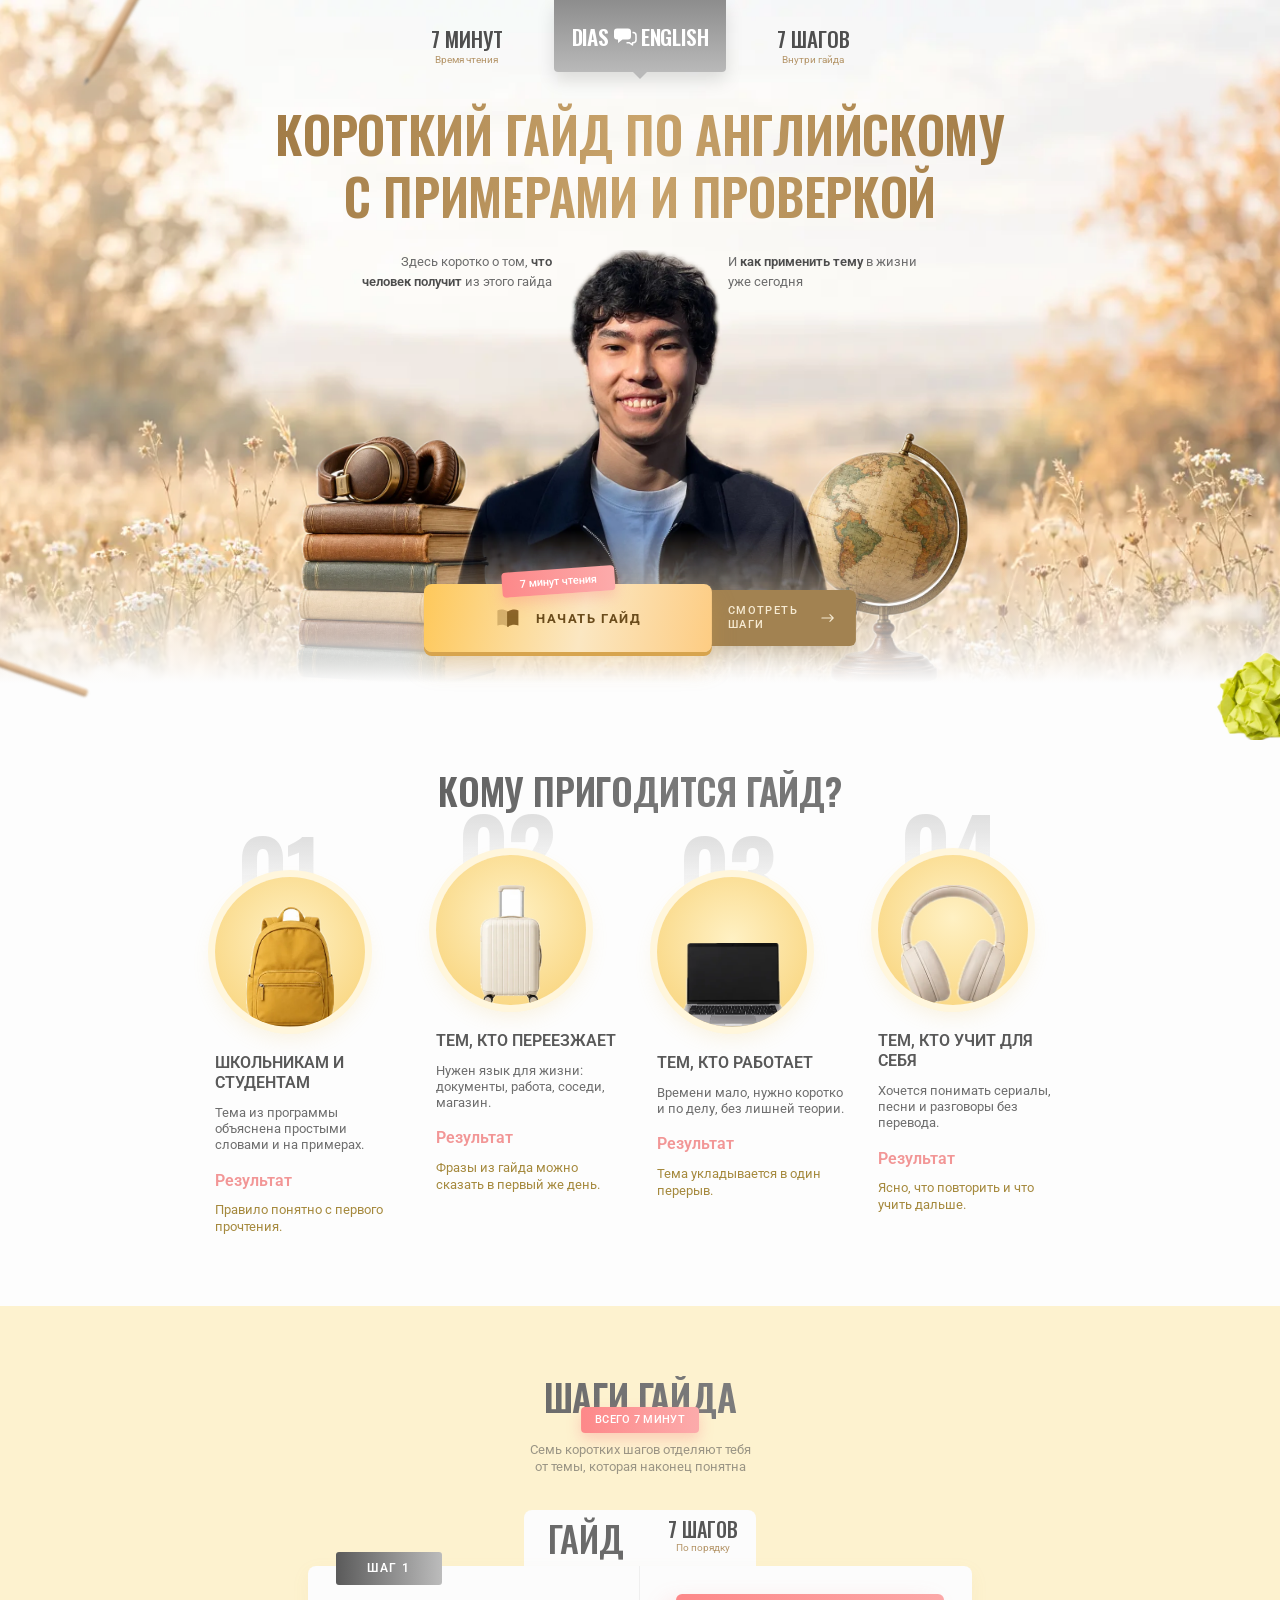
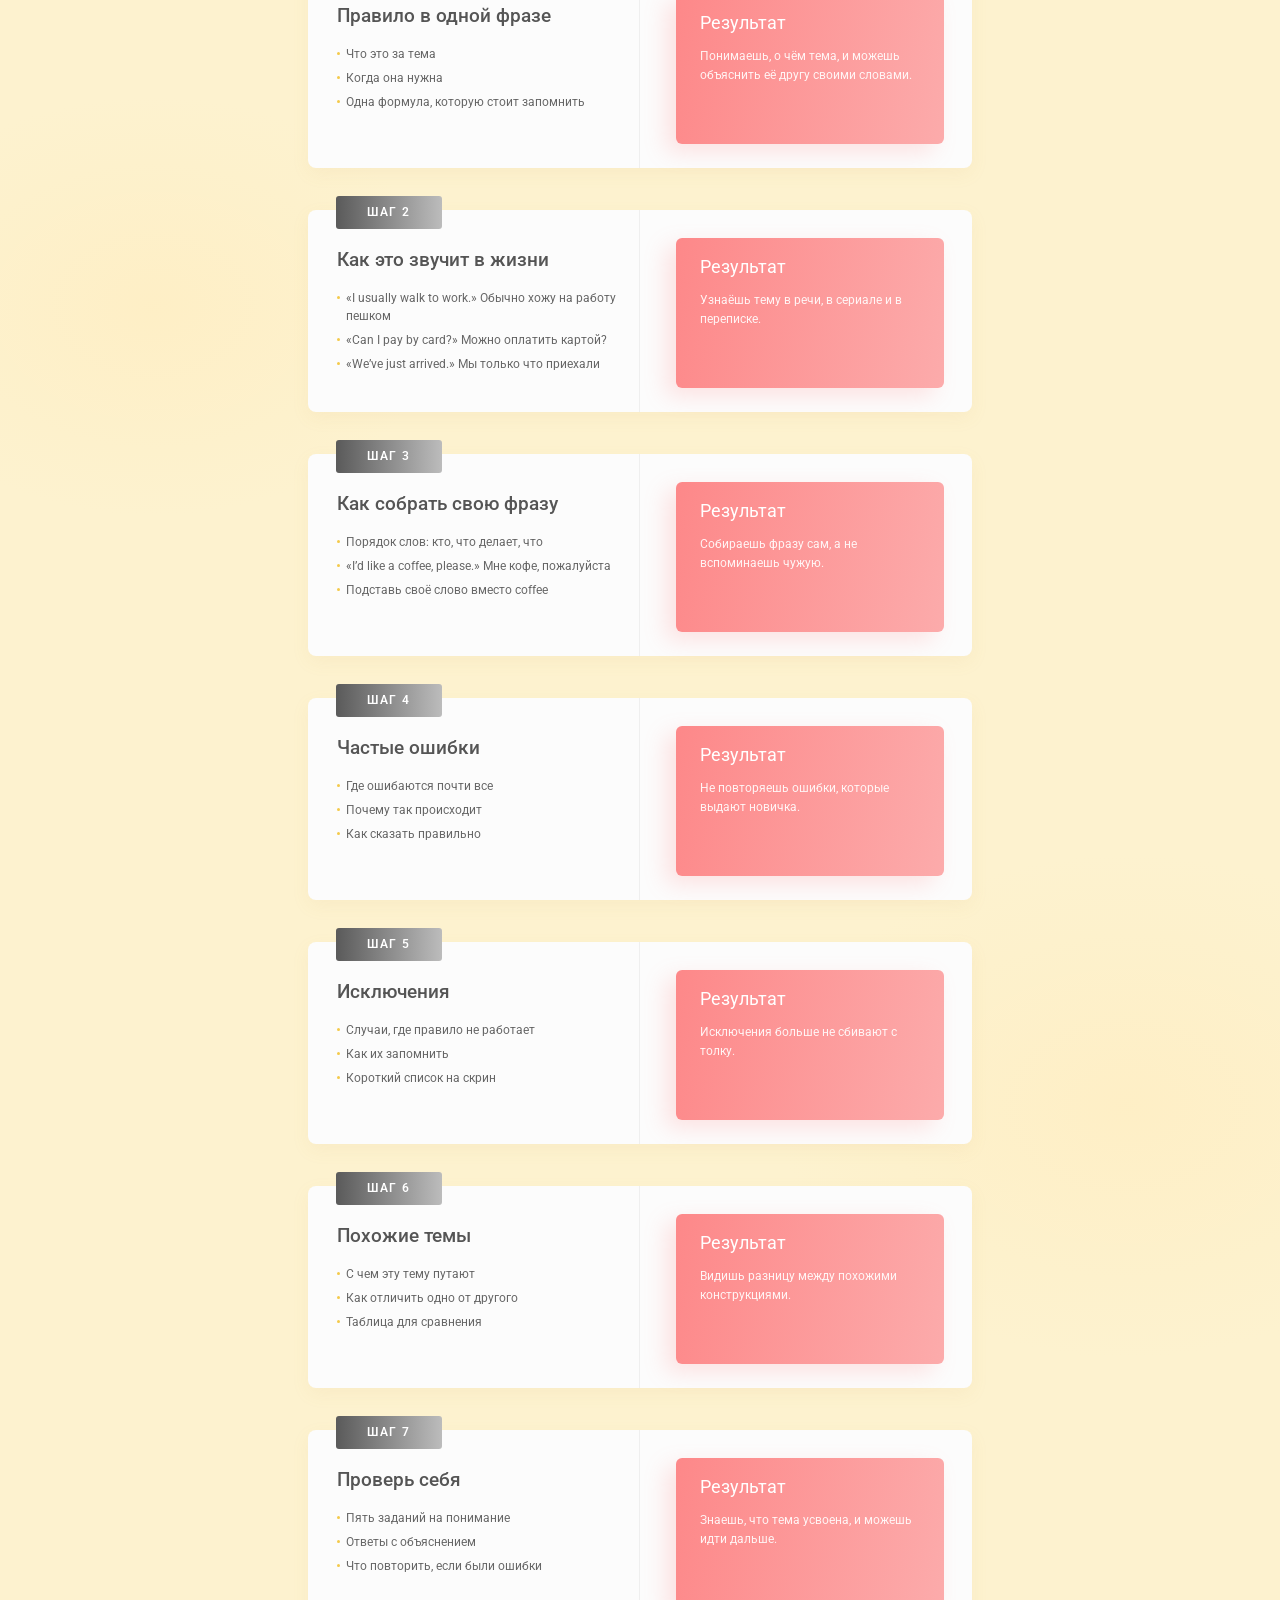
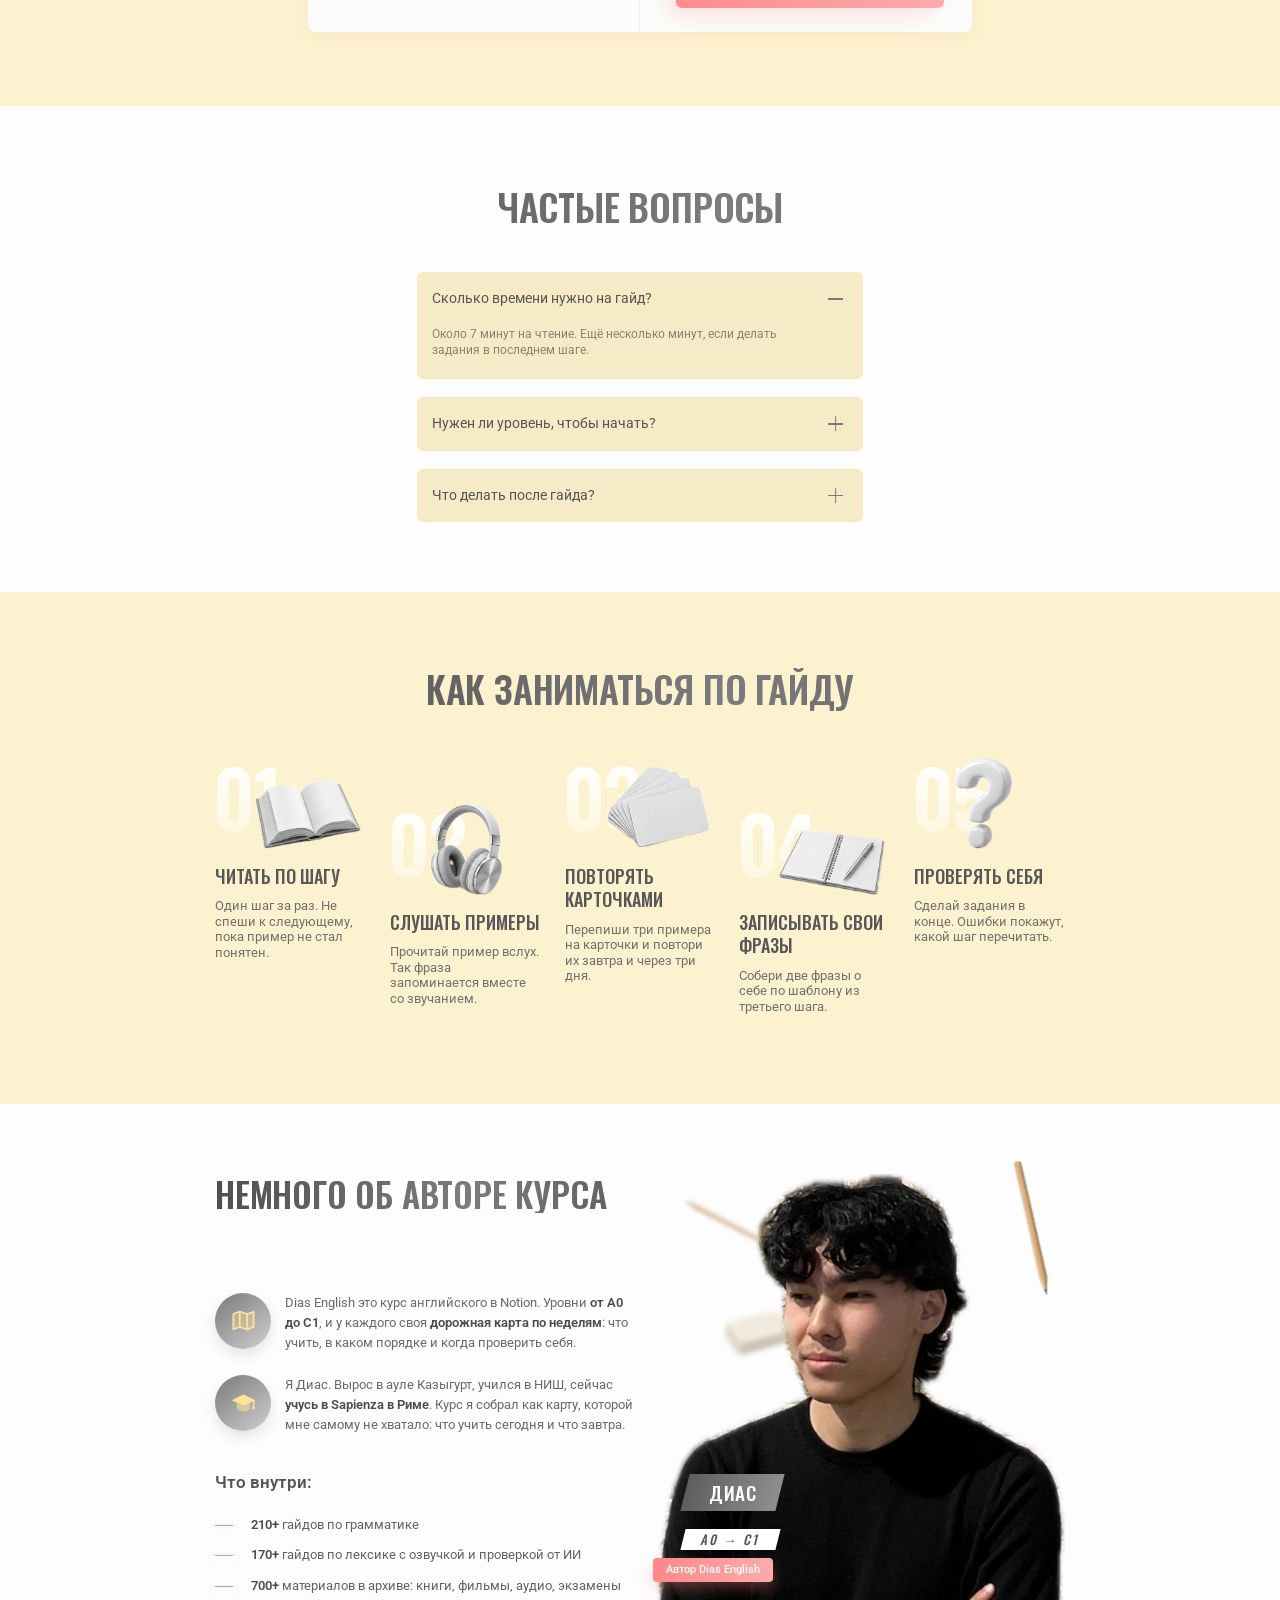
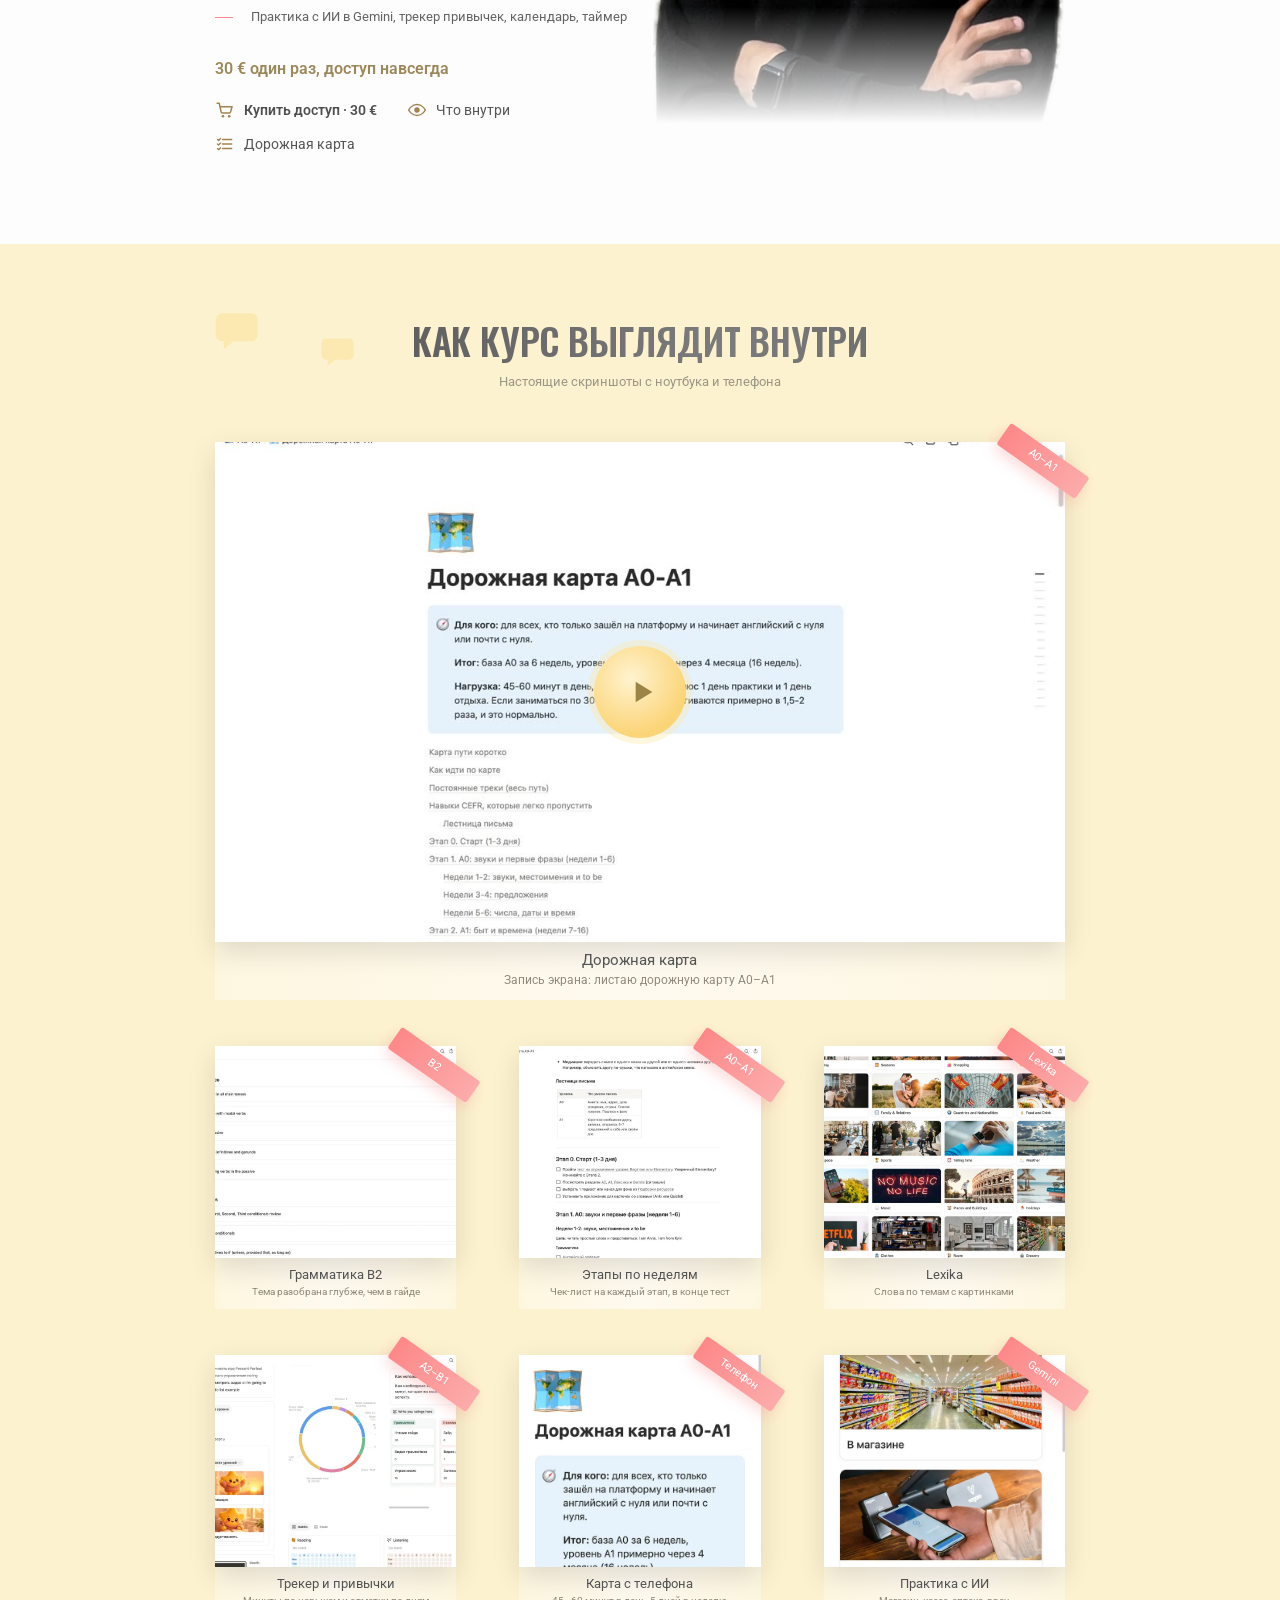
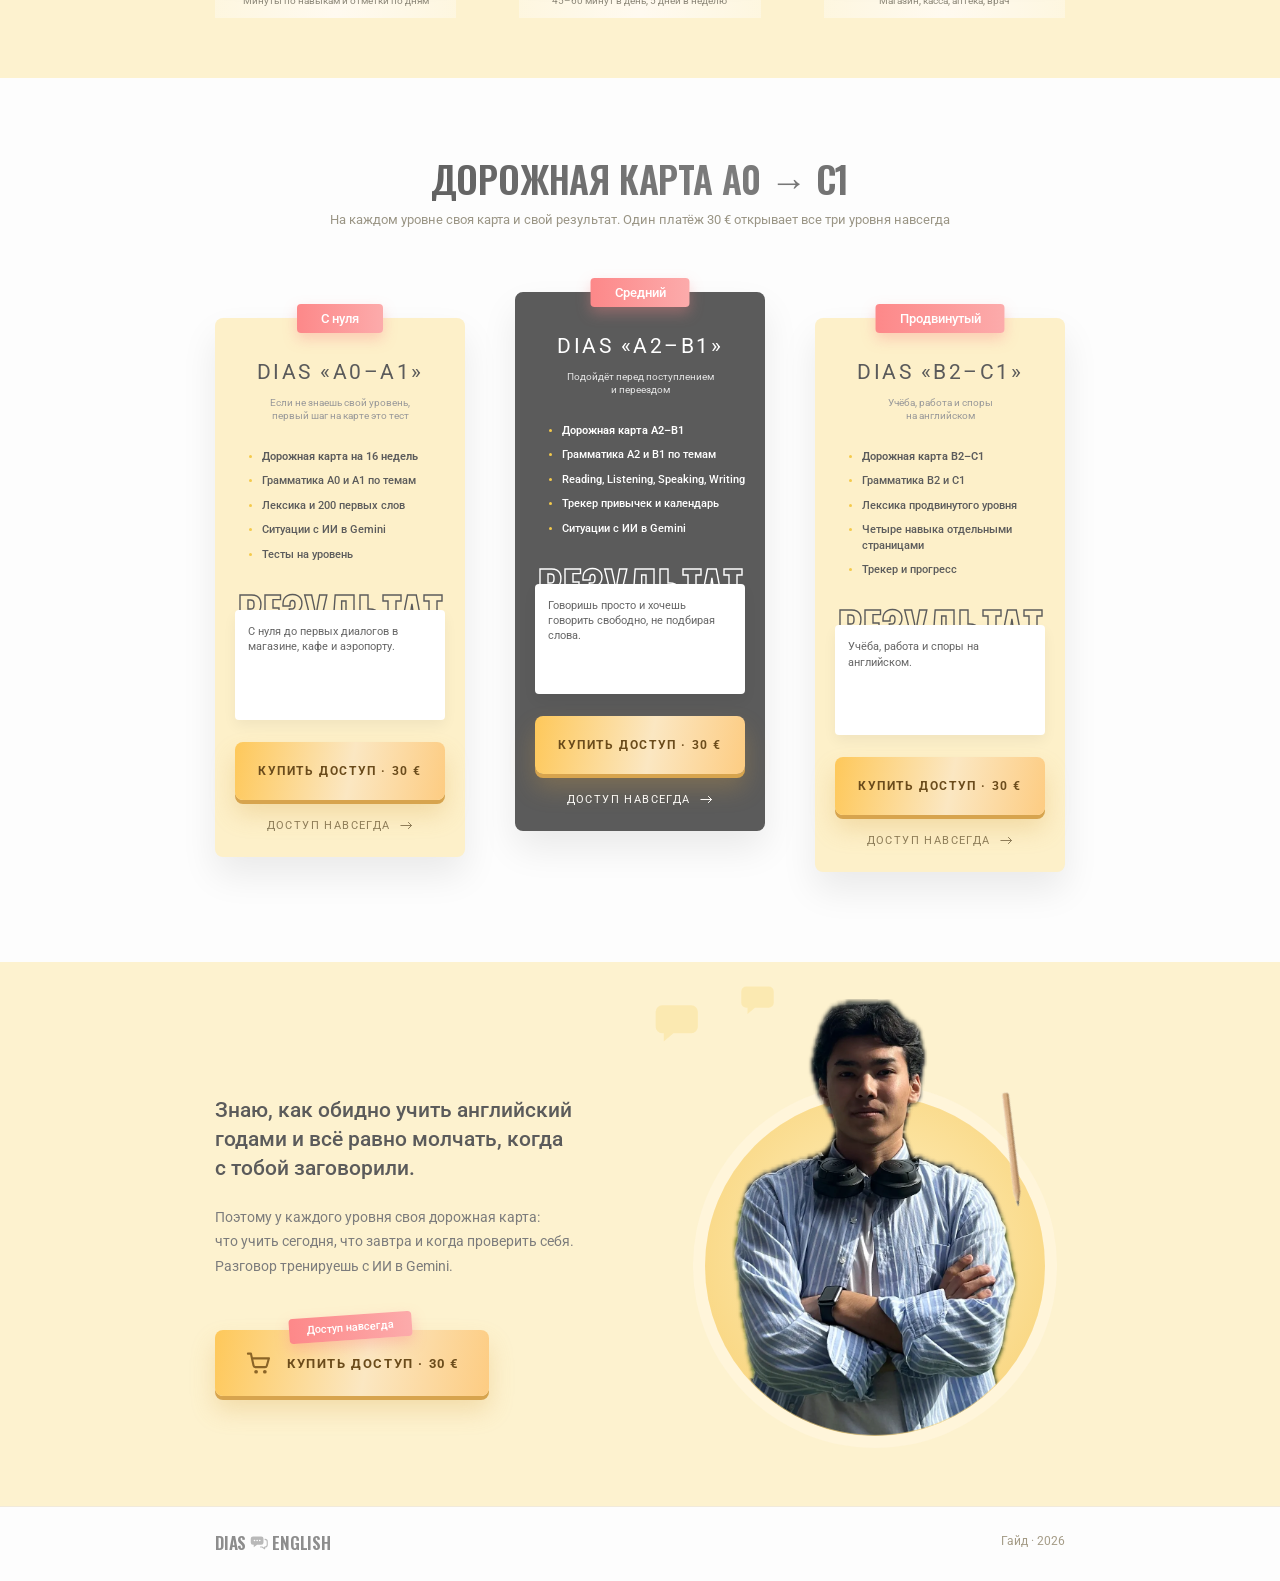
==== en/index.html @ d3b80f69 "Split into /en/ (Dias English) and /tr/ (Alterna Timur) variations with redirects" ====
<!doctype html>
<html lang="ru" data-variant="en">
<head>
<meta charset="utf-8">
<meta name="viewport" content="width=device-width, initial-scale=1">
<title>Гайд по английскому за 7 минут</title>
<meta name="description" content="Короткий гайд по английскому: правило, примеры, ошибки и проверка.">
<link rel="preload" href="../assets/fonts/oswald-cyrillic.woff2" as="font" type="font/woff2" crossorigin>
<link rel="preload" href="../assets/fonts/roboto-cyrillic-wght-normal.woff2" as="font" type="font/woff2" crossorigin>
<link rel="icon" href="data:image/svg+xml,%3Csvg xmlns=%27http://www.w3.org/2000/svg%27 viewBox=%270 0 32 32%27%3E%3Crect width=%2732%27 height=%2732%27 rx=%277%27 fill=%27%23a28251%27/%3E%3Cpath d=%27M8 9h13a3 3 0 0 1 3 3v6a3 3 0 0 1-3 3h-7l-5 4v-4H8a3 3 0 0 1-3-3v-6a3 3 0 0 1 3-3z%27 fill=%27%23fdf2cf%27/%3E%3C/svg%3E">
<link rel="stylesheet" href="../assets/style.css">
<script defer src="content.js"></script>
<script defer src="../assets/app.js"></script>
</head>
<body data-page="main" data-base="../">
<svg width="0" height="0" style="position:absolute" aria-hidden="true">
<symbol id="i-book" viewBox="0 0 24 24"><path d="M3 5.5c2.6-1.1 5.6-1.1 9 .9v13c-3.4-2-6.4-2-9-.9z" fill="currentColor" opacity=".35"/><path d="M21 5.5c-2.6-1.1-5.6-1.1-9 .9v13c3.4-2 6.4-2 9-.9z" fill="currentColor"/><path d="M12 6.4v13" stroke="currentColor" stroke-width="1.4"/></symbol>
<symbol id="i-arrow" viewBox="0 0 24 24"><path d="M3 12h17m-5-5 5 5-5 5" fill="none" stroke="currentColor" stroke-width="1.6" stroke-linecap="round" stroke-linejoin="round"/></symbol>
<symbol id="i-cart" viewBox="0 0 24 24"><path d="M2.5 4h2.6l2.2 10.2a1.6 1.6 0 0 0 1.6 1.3h8.2a1.6 1.6 0 0 0 1.6-1.2L20.5 8H6.1" fill="none" stroke="currentColor" stroke-width="1.8" stroke-linecap="round" stroke-linejoin="round"/><circle cx="9.5" cy="19.5" r="1.6" fill="currentColor"/><circle cx="17" cy="19.5" r="1.6" fill="currentColor"/></symbol>
<symbol id="i-eye" viewBox="0 0 24 24"><path d="M2 12s3.6-6.5 10-6.5S22 12 22 12s-3.6 6.5-10 6.5S2 12 2 12z" fill="none" stroke="currentColor" stroke-width="1.8"/><circle cx="12" cy="12" r="3.2" fill="currentColor"/></symbol>
<symbol id="i-list" viewBox="0 0 24 24"><path d="M9 6.5h11M9 12h11M9 17.5h11" stroke="currentColor" stroke-width="1.8" stroke-linecap="round"/><path d="m3 6.5 1.3 1.3L6.6 5.4M3 12l1.3 1.3 2.3-2.4M3 17.5l1.3 1.3 2.3-2.4" fill="none" stroke="currentColor" stroke-width="1.6" stroke-linecap="round" stroke-linejoin="round"/></symbol>
<symbol id="i-map" viewBox="0 0 24 24"><path d="M3 6.2 8.7 4l6.6 2.4L21 4.2v13.6l-5.7 2.2-6.6-2.4L3 19.8z" fill="currentColor" opacity=".3"/><path d="M3 6.2 8.7 4l6.6 2.4L21 4.2v13.6l-5.7 2.2-6.6-2.4L3 19.8zM8.7 4v13.6m6.6-11.2V20" fill="none" stroke="currentColor" stroke-width="1.6" stroke-linejoin="round"/></symbol>
<symbol id="i-cap" viewBox="0 0 24 24"><path d="M12 4 1.5 9 12 14l10.5-5z" fill="currentColor"/><path d="M6 11.3v4.4c0 1.5 2.7 3.3 6 3.3s6-1.8 6-3.3v-4.4L12 14z" fill="currentColor" opacity=".55"/><path d="M21 9.6v5.2" stroke="currentColor" stroke-width="1.5" stroke-linecap="round"/><circle cx="21" cy="16" r="1.3" fill="currentColor"/></symbol>
<symbol id="i-phone" viewBox="0 0 24 24"><rect x="6" y="2.5" width="12" height="19" rx="2.6" fill="currentColor" opacity=".3"/><rect x="6" y="2.5" width="12" height="19" rx="2.6" fill="none" stroke="currentColor" stroke-width="1.6"/><path d="M10 18.3h4" stroke="currentColor" stroke-width="1.6" stroke-linecap="round"/></symbol>
<symbol id="i-wa" viewBox="0 0 24 24"><path d="M12 2.2a9.8 9.8 0 0 0-8.5 14.7L2.2 21.8l5-1.3A9.8 9.8 0 1 0 12 2.2z" fill="#25d366"/><path d="M8.6 7.3c.2-.4.4-.4.7-.4h.5c.2 0 .4 0 .6.5l.8 1.9c.1.2.1.4 0 .6l-.5.7c-.1.2-.2.3 0 .6.7 1.2 1.6 2 2.8 2.6.3.2.5.1.6 0l.7-.9c.2-.2.4-.2.6-.1l1.8.9c.3.1.4.2.4.4 0 .6-.3 1.4-.9 1.8-.7.4-1.6.6-3.6-.3-2.4-1-3.9-3.4-4-3.6-.2-.2-1-1.3-1-2.5s.6-1.8.9-2.2z" fill="#fff"/></symbol>
<symbol id="i-play" viewBox="0 0 24 24"><path d="M8 5.5v13l10.5-6.5z" fill="currentColor"/></symbol>
<symbol id="i-bubble" viewBox="0 0 24 24"><path d="M4 4.5h11a3 3 0 0 1 3 3v5a3 3 0 0 1-3 3H9.5L5 19v-3.5H4a3 3 0 0 1-3-3v-5a3 3 0 0 1 3-3z" fill="currentColor"/><path d="M19.5 8.5H20a3 3 0 0 1 3 3v4.2a3 3 0 0 1-3 3h-.5V21l-3.4-2.3h-2.6" fill="none" stroke="currentColor" stroke-width="1.5" stroke-linejoin="round"/><circle cx="6" cy="10" r="1.1" fill="#fff"/><circle cx="9.5" cy="10" r="1.1" fill="#fff"/><circle cx="13" cy="10" r="1.1" fill="#fff"/></symbol>
</svg>
<main id="app"></main>
<noscript><p style="padding:24px;text-align:center">Для этой страницы нужен JavaScript.</p></noscript>
</body>
</html>
---- assets/style.css ----
/* ==========================================================================
   Сайт 01. Цвета и шрифты меняются только здесь, в :root.
   ========================================================================== */
@font-face { font-family: "Oswald"; src: url(fonts/oswald-cyrillic.woff2) format("woff2"); font-weight: 200 700; font-display: swap; unicode-range: U+0301, U+0400-045F, U+0490-0491, U+04B0-04B1, U+2116; }
@font-face { font-family: "Oswald"; src: url(fonts/oswald-latin.woff2) format("woff2"); font-weight: 200 700; font-display: swap; unicode-range: U+0000-00FF, U+0131, U+0152-0153, U+02BB-02BC, U+02C6, U+02DA, U+02DC, U+2000-206F, U+20AC, U+2122, U+2190-2199, U+2212; }
@font-face { font-family: "Roboto"; src: url(fonts/roboto-cyrillic-wght-normal.woff2) format("woff2"); font-weight: 100 900; font-display: swap; unicode-range: U+0301, U+0400-045F, U+0490-0491, U+04B0-04B1, U+2116; }
@font-face { font-family: "Roboto"; src: url(fonts/roboto-latin-wght-normal.woff2) format("woff2"); font-weight: 100 900; font-display: swap; unicode-range: U+0000-00FF, U+0131, U+0152-0153, U+02BB-02BC, U+02C6, U+02DA, U+02DC, U+2000-206F, U+20AC, U+2122, U+2190-2199, U+2212; }

:root {
  /* фон */
  --white: #fdfdfd;
  --cream: #fdf2cf;
  --card: #fcfcfc;
  --tcard: #fdf0c9;
  --faq: #f6ebc6;
  --dark: #5b5b5b;
  /* текст */
  --ink: #5a5a5a;
  --text: #6e6e6e;
  --muted: #9a9585;
  --gold: #a5893d;
  --gold-dk: #6b4c1c;
  /* акценты */
  --pink: #fd8889;
  --pink-2: #fcabab;
  --pink-txt: #f29696;
  --dot: #f4ca4b;
  --btn-1: #fec85a;
  --btn-2: #fbe7c2;
  --btn-3: #fdcc82;
  --btn-edge: #d7a44e;
  --brown: #a28251;
  --circle-1: #fff1c4;
  --circle-2: #f8d277;
  --tag-1: #5a5a5a;
  --tag-2: #bcbcbc;
  --h1-1: #a07a45;
  --h1-2: #c9a46c;
  /* шрифты */
  --f-head: "Oswald", "Arial Narrow", sans-serif;
  --f-body: "Roboto", system-ui, -apple-system, "Segoe UI", sans-serif;
  /* ширины */
  --w: 850px;
  --ease: cubic-bezier(.22, .61, .36, 1);
}

*, *::before, *::after { box-sizing: border-box; }
html { -webkit-text-size-adjust: 100%; scroll-behavior: smooth; }
body { margin: 0; background: var(--white); color: var(--text); font: 400 13px/1.45 var(--f-body); overflow-x: hidden; hyphens: auto; -webkit-hyphens: auto; text-rendering: optimizeLegibility; -webkit-font-smoothing: antialiased; }
img, video { display: block; max-width: 100%; height: auto; }
a { color: inherit; text-decoration: none; }
h1, h2, h3, h4, p, ul, figure { margin: 0; }
ul { padding: 0; list-style: none; }
b { font-weight: 600; color: #4c4c4c; }
.ic { width: 1em; height: 1em; flex: none; }
#app { overflow: hidden; }
.wrap { width: min(var(--w), calc(100% - 32px)); margin: 0 auto; position: relative; }
.sec { position: relative; }
.bg-white { background: var(--white); }
.bg-cream { background: var(--cream); }

/* ---------- общие элементы ---------- */
.h2 { font: 600 37px/1.15 var(--f-head); letter-spacing: -.2px; text-transform: uppercase; text-align: center; color: var(--ink);
  background: linear-gradient(90deg, #4f4f4f, #7c7c7c 60%, #5f5f5f); -webkit-background-clip: text; background-clip: text; -webkit-text-fill-color: transparent; position: relative; hyphens: manual; }
.sub { text-align: center; color: var(--muted); font-size: 13px; line-height: 1.35; margin-top: 10px; }
.tag { display: inline-flex; align-items: center; justify-content: center; padding: 5px 13px; border-radius: 4px; color: #fff; font: 500 11px/1.2 var(--f-body);
  background: linear-gradient(90deg, var(--pink), var(--pink-2)); box-shadow: 0 6px 14px rgba(253, 136, 137, .35); white-space: nowrap; }

.btn-wrap { position: relative; display: inline-block; }
.btn { position: relative; z-index: 2; display: inline-flex; align-items: center; justify-content: center; gap: 14px; min-height: 66px; padding: 0 30px;
  border-radius: 8px; color: var(--gold-dk); font: 700 13px/1 var(--f-body); letter-spacing: 1.6px; text-transform: uppercase;
  background: linear-gradient(100deg, var(--btn-1) 0%, var(--btn-2) 55%, var(--btn-3) 100%);
  box-shadow: 0 4px 0 var(--btn-edge), 0 14px 24px rgba(214, 160, 70, .28);
  transition: transform .25s var(--ease), box-shadow .25s var(--ease), filter .25s var(--ease); }
.btn span { display: block; hyphens: manual; }
@media (min-width: 761px) { .btn span { white-space: nowrap; } }
.btn:hover { transform: translateY(-2px); filter: brightness(1.04) saturate(1.05); box-shadow: 0 6px 0 var(--btn-edge), 0 18px 30px rgba(214, 160, 70, .36); }
.btn:active { transform: translateY(2px); box-shadow: 0 2px 0 var(--btn-edge), 0 8px 16px rgba(214, 160, 70, .28); }
.btn-ic { width: 28px; height: 28px; color: #8a6427; }
.tag-tilt { position: absolute; z-index: 3; left: 27%; top: -15px; transform: rotate(-4deg); font-size: 11px; padding: 6px 18px; transition: transform .25s var(--ease); }
.btn-wrap:hover .tag-tilt { transform: rotate(-4deg) translateY(-3px); }

/* появление при прокрутке */
.anim .rv { opacity: 0; transform: translateY(18px); transition: opacity .7s var(--ease), transform .7s var(--ease); }
.anim .rv.in { opacity: 1; transform: none; }

/* ---------- 1. Первый экран ---------- */
.hero { min-height: 740px; overflow: hidden; isolation: isolate; text-align: center; padding-top: 0; }
.hero-bg { position: absolute; inset: 0; width: 100%; height: 100%; object-fit: cover; object-position: 50% 30%; z-index: -2; opacity: .85; }
.hero::after { content: ""; position: absolute; left: 0; right: 0; bottom: 0; height: 190px; z-index: 1; pointer-events: none;
  background: linear-gradient(180deg, rgba(253,253,253,0), var(--white) 70%); }
.hero-strip { display: flex; justify-content: center; align-items: flex-start; gap: 32px; position: relative; z-index: 3; }
.stat { padding-top: 28px; min-width: 110px; display: flex; flex-direction: column; align-items: center; }
.stat b { font: 500 21px/1 var(--f-head); color: #4e4e4e; text-transform: uppercase; }
.stat span { font-size: 10px; color: #b5966a; margin-top: 4px; }
.logo-tab { position: relative; min-width: 158px; padding: 0 18px; height: 72px; display: flex; align-items: center; justify-content: center; border-radius: 0 0 4px 4px;
  background: linear-gradient(180deg, #8d8d8d, #b9b9b9); box-shadow: 0 8px 18px rgba(0,0,0,.12); }
.logo-tab::after { content: ""; position: absolute; bottom: -7px; left: 50%; margin-left: -8px; border: 8px solid transparent; border-bottom: 0; border-top-color: #b9b9b9; }
.logo { display: inline-flex; align-items: center; gap: 4px; font: 600 21px/1 var(--f-head); color: #fff; letter-spacing: -.2px; }
.logo-ic { width: 24px; height: 24px; color: #fff; }
.h1 { position: relative; z-index: 3; margin: 30px auto 0; max-width: 760px; font: 600 50px/1.24 var(--f-head); text-transform: uppercase; letter-spacing: -.3px; hyphens: manual;
  background: linear-gradient(90deg, var(--h1-1), var(--h1-2) 50%, var(--h1-1)); -webkit-background-clip: text; background-clip: text; -webkit-text-fill-color: transparent; }
.hero-stage { position: relative; width: 760px; max-width: 100%; height: 470px; margin: 22px auto 0; }
.hero-txt { position: absolute; top: 4px; width: 200px; hyphens: manual; font-size: 13px; line-height: 1.5; color: #6c6c6c; z-index: 3; }
.hero-txt b { color: #4d4d4d; }
.hero-txt.l { right: calc(50% + 88px); text-align: right; }
.hero-txt.r { left: calc(50% + 88px); text-align: left; }
.hero-person { position: absolute; left: 50%; top: 2px; width: 400px; transform: translateX(-50%); z-index: 2;
  -webkit-mask-image: linear-gradient(180deg, #000 70%, transparent 100%); mask-image: linear-gradient(180deg, #000 70%, transparent 100%); }
.hero-flank { position: absolute; z-index: 1; bottom: 30px; }
.hero-flank.fl { left: 34px; width: 205px; }
.hero-flank.fr { right: 50px; width: 168px; }
.hero-ctas { position: absolute; left: 50%; bottom: 66px; transform: translateX(-50%); display: flex; align-items: center; z-index: 4; }
.hero-ctas .btn { min-width: 288px; height: 68px; }
.btn2 { position: relative; z-index: 1; margin-left: -8px; display: inline-flex; align-items: center; gap: 22px; height: 56px; padding: 0 20px 0 24px; border-radius: 0 6px 6px 0;
  background: var(--brown); color: #f6ead2; font: 500 11px/1.25 var(--f-body); letter-spacing: 1.4px; text-transform: uppercase; text-align: left; box-shadow: 0 10px 20px rgba(120, 90, 40, .25);
  transition: background .25s var(--ease), transform .25s var(--ease); }
.btn2 span { max-width: 92px; hyphens: manual; }
.btn2 .ic { width: 16px; height: 16px; transition: transform .25s var(--ease); }
.btn2:hover { background: #8f7043; }
.btn2:hover .ic { transform: translateX(4px); }
.deco { position: absolute; z-index: 2; pointer-events: none; filter: blur(.4px); }
.d-hero-top { width: 150px; left: 4%; top: -40px; transform: rotate(-28deg); filter: blur(1.5px); opacity: .9; }
.d-hero-bl { width: 120px; left: -36px; bottom: 30px; transform: rotate(52deg); filter: blur(1px); opacity: .85; }
.d-hero-br { width: 96px; right: -30px; bottom: -6px; filter: blur(.5px); }

/* ---------- 2. Кому подойдёт ---------- */
.aud { padding: 30px 0 70px; }
.aud .h2 { margin-bottom: 64px; }
.aud-grid { display: grid; grid-template-columns: repeat(4, 1fr); gap: 34px; }
.aud-item.up { margin-top: -22px; }
.aud-pic { position: relative; width: 150px; height: 150px; margin-bottom: 26px; }
.num { position: absolute; left: 22px; top: -52px; font: 600 96px/1 var(--f-head); letter-spacing: -2px; z-index: 0;
  background: linear-gradient(180deg, #d9d9d9, rgba(240,240,240,0) 78%); -webkit-background-clip: text; background-clip: text; -webkit-text-fill-color: transparent; }
.circle { position: absolute; inset: 0; z-index: 1; border-radius: 50%; overflow: hidden; display: flex; align-items: flex-end; justify-content: center;
  background: radial-gradient(circle at 50% 42%, var(--circle-1), var(--circle-2) 95%); box-shadow: 0 0 0 7px #fff6dc, 0 10px 22px rgba(230, 190, 90, .2);
  transition: transform .35s var(--ease), box-shadow .35s var(--ease); }
.aud-img { width: 74%; height: 80%; object-fit: contain; object-position: 50% 100%; transition: transform .4s var(--ease); }
.aud-item:hover .circle { transform: translateY(-4px); box-shadow: 0 0 0 7px #fff3d2, 0 16px 28px rgba(230, 190, 90, .32); }
.aud-item:hover .aud-img { transform: scale(1.06); }
.aud-item h3 { font: 600 15.5px/1.3 var(--f-body); color: #595959; text-transform: uppercase; margin-bottom: 12px; hyphens: manual; }
.aud-item p { font-size: 12.5px; line-height: 1.3; }
.aud-item h4 { font: 600 15.5px/1.2 var(--f-body); color: var(--pink-txt); margin: 18px 0 12px; }
.aud-item .res { color: var(--gold); font-size: 13px; line-height: 1.3; }

/* ---------- 3. Программа ---------- */
.prog { padding: 70px 0 74px; background-image: radial-gradient(ellipse 420px 300px at 12% 30%, rgba(255,236,190,.55), transparent 70%), radial-gradient(ellipse 500px 360px at 88% 70%, rgba(255,236,190,.55), transparent 70%); }
.prog .h2 { display: block; }
.tag-under { position: absolute; left: 50%; bottom: -14px; transform: translateX(-50%); -webkit-text-fill-color: #fff; font: 500 11px/1.2 var(--f-body); letter-spacing: .3px; text-transform: uppercase; padding: 6px 14px; }
.prog .sub { margin-top: 22px; }
.prog-tab { width: 232px; height: 56px; margin: 34px auto 0; background: var(--card); border-radius: 8px 8px 0 0; display: flex; align-items: center; justify-content: space-between; padding: 0 18px 0 24px; position: relative; z-index: 0; }
.prog-tab .big { font: 500 36px/1 var(--f-head); color: #6a6a6a; }
.prog-tab span { display: flex; flex-direction: column; align-items: center; }
.prog-tab span b { font: 500 20px/1 var(--f-head); color: #555; }
.prog-tab small { font-size: 10px; color: #b5966a; margin-top: 2px; }
.mods { width: 664px; max-width: 100%; margin: 0 auto; display: grid; gap: 42px; }
.mod { position: relative; display: grid; grid-template-columns: 1fr 1fr; min-height: 200px; background: var(--card); border-radius: 8px; box-shadow: 0 6px 18px rgba(200, 170, 90, .08);
  transition: transform .3s var(--ease), box-shadow .3s var(--ease); }
.mod:hover { transform: translateY(-3px); box-shadow: 0 14px 30px rgba(200, 170, 90, .2); }
.mod-tag { position: absolute; left: 28px; top: -14px; height: 33px; min-width: 106px; padding: 0 16px; border-radius: 3px; display: inline-flex; align-items: center; justify-content: center;
  color: #fff; font: 600 12px/1 var(--f-body); letter-spacing: 1.6px; text-transform: uppercase; background: linear-gradient(90deg, var(--tag-1), var(--tag-2)); }
.mod-l { padding: 38px 20px 28px 29px; border-right: 1px solid #efefef; }
.mod-l h3 { font: 500 19px/1.25 var(--f-body); color: #555; margin-bottom: 18px; }
.mod-l li { position: relative; padding-left: 9px; font-size: 12px; line-height: 1.5; color: #666; margin-bottom: 6px; }
.mod-l li::before { content: ""; position: absolute; left: 0; top: 7px; width: 3px; height: 3px; border-radius: 50%; background: var(--dot); }
.mod-r { padding: 28px 28px 24px 36px; display: flex; align-items: flex-start; }
.res-box { width: 100%; min-height: 150px; border-radius: 6px; padding: 18px 24px 20px; color: #fff; background: linear-gradient(100deg, var(--pink), var(--pink-2)); box-shadow: -10px 8px 22px rgba(253, 136, 137, .22); }
.res-box h4 { font: 400 18px/1.2 var(--f-body); margin-bottom: 14px; }
.res-box p { font-size: 12px; line-height: 1.6; color: rgba(255,255,255,.9); }

/* ---------- FAQ ---------- */
.faq { padding: 80px 0 70px; }
.faq .h2 { margin-bottom: 44px; }
.faq-list { width: 446px; max-width: 100%; margin: 0 auto; display: grid; gap: 18px; }
.faq-item { background: var(--faq); border-radius: 6px; transition: background .25s var(--ease), box-shadow .25s var(--ease); }
.faq-item:hover { background: #f3e5b8; box-shadow: 0 8px 18px rgba(200, 170, 90, .14); }
.faq-item summary { list-style: none; cursor: pointer; display: flex; align-items: center; justify-content: space-between; gap: 16px; padding: 17px 20px 17px 15px; font-size: 13.5px; color: #555; }
.faq-item summary::-webkit-details-marker { display: none; }
.faq-item summary:focus-visible { outline: 2px solid var(--brown); outline-offset: 2px; border-radius: 6px; }
.pm { position: relative; width: 15px; height: 15px; flex: none; }
.pm::before, .pm::after { content: ""; position: absolute; left: 0; right: 0; top: 7px; height: 1.3px; background: #7a7a7a; transition: transform .3s var(--ease); }
.pm::after { transform: rotate(90deg); }
.faq-item.is-open .pm::after { transform: rotate(0deg); }
.faq-a { overflow: hidden; transition: height .3s var(--ease); }
.faq-a p { padding: 0 44px 20px 15px; font-size: 11.5px; line-height: 1.45; color: #8d8270; }

/* ---------- Формат ---------- */
.fmt { padding: 76px 0 90px; }
.fmt .h2 { margin-bottom: 40px; }
.fmt-grid { display: grid; grid-template-columns: repeat(5, 1fr); gap: 24px; }
.fmt-item.down { padding-top: 46px; }
.fmt-pic { position: relative; height: 100px; margin-bottom: 14px; }
.fmt-pic .num { left: -2px; top: 6px; font-size: 78px; background: linear-gradient(180deg, #fff, rgba(255,255,255,.35)); -webkit-background-clip: text; background-clip: text; }
.fmt-img { position: absolute; left: 38px; bottom: 0; width: 110px; height: 96px; object-fit: contain; object-position: 0 100%; transition: transform .4s var(--ease); }
.fmt-item:hover .fmt-img { transform: translateY(-5px) rotate(-3deg); }
.fmt-item h3 { font: 500 18px/1.3 var(--f-head); color: #575757; text-transform: uppercase; margin-bottom: 10px; hyphens: manual; }
.fmt-item p { font-size: 12.5px; line-height: 1.25; color: #707070; }

/* ---------- Реклама: автор ---------- */
.auth { padding: 70px 0 70px; }
.auth-grid { display: grid; grid-template-columns: 418px 1fr; gap: 0 20px; align-items: start; }
.auth .h2 { text-align: left; margin-bottom: 12px; font-size: 34px; white-space: nowrap; }
.auth-lead { font-size: 13.5px; color: #6b6b6b; margin-bottom: 28px; }
.auth-row { display: grid; grid-template-columns: 56px 1fr; gap: 14px; align-items: start; margin-bottom: 22px; }
.ic-circle { width: 56px; height: 56px; border-radius: 50%; display: flex; align-items: center; justify-content: center; background: linear-gradient(140deg, #7a7a7a, #cfcfcf); box-shadow: 0 6px 14px rgba(0,0,0,.1); }
.ic-circle .ic { width: 27px; height: 27px; color: #ffe39a; }
.auth-row p { font-size: 13px; line-height: 1.55; color: #6a6a6a; }
.facts-h { font: 600 17px/1.3 var(--f-body); color: #555; margin: 36px 0 22px; }
.facts li { position: relative; padding-left: 36px; font-size: 13px; line-height: 1.45; margin-bottom: 12px; color: #626262; }
.facts li::before { content: ""; position: absolute; left: 0; top: 9px; width: 18px; height: 1px; background: var(--pink); }
.ask { font: 600 16px/1.3 var(--f-body); color: #9c875a; margin: 32px 0 20px; }
.links { display: flex; flex-wrap: wrap; gap: 14px 30px; }
.lnk { display: inline-flex; align-items: center; gap: 9px; font-size: 14px; color: #555; transition: color .2s var(--ease), transform .2s var(--ease); }
.lnk-ic { width: 20px; height: 20px; color: var(--brown); transition: transform .2s var(--ease); }
.lnk:hover { color: var(--gold-dk); }
.lnk:hover .lnk-ic { transform: scale(1.15); }
.lnk-cart { font-weight: 600; color: #4f4f4f; }
.auth-r { position: relative; min-height: 600px; }
.auth-photo { position: absolute; right: 0; top: 0; width: 440px; -webkit-mask-image: linear-gradient(180deg, #000 78%, transparent 99%); mask-image: linear-gradient(180deg, #000 78%, transparent 99%); }
.plate { position: absolute; left: 32px; top: 300px; padding: 9px 24px; background: linear-gradient(90deg, #5e5e5e, #8e8e8e); transform: skewX(-14deg); box-shadow: 0 8px 18px rgba(0,0,0,.18); }
.plate b { display: block; transform: skewX(14deg); font: 500 19px/1 var(--f-head); color: #fff; letter-spacing: .5px; }
.plate2 { position: absolute; left: 30px; top: 355px; padding: 4px 18px; background: #fff; transform: skewX(-14deg); font: 500 13px/1 var(--f-head); letter-spacing: 2px; color: #555; box-shadow: 0 4px 10px rgba(0,0,0,.08); }
.plate3 { position: absolute; left: 0; top: 384px; }
.d-auth-1 { width: 74px; left: 34px; top: 22px; transform: rotate(60deg); filter: blur(2px); opacity: .7; }
.d-auth-2 { width: 120px; right: -26px; top: 14px; transform: rotate(-70deg); z-index: 3; }
.d-auth-3 { width: 70px; left: 70px; top: 130px; transform: rotate(20deg); filter: blur(2.5px); opacity: .6; }

/* ---------- Реклама: галерея (стиль отзывов) ---------- */
.gal { padding: 76px 0 60px; }
.paws { position: absolute; inset: 0; pointer-events: none; opacity: .55;
  background-image:
    url("data:image/svg+xml,%3Csvg xmlns='http://www.w3.org/2000/svg' width='64' height='56' viewBox='0 0 64 56'%3E%3Cpath d='M10 4h36a8 8 0 0 1 8 8v18a8 8 0 0 1-8 8H24l-12 10v-10h-2a8 8 0 0 1-8-8V12a8 8 0 0 1 8-8z' fill='%23fbe39a'/%3E%3C/svg%3E"),
    url("data:image/svg+xml,%3Csvg xmlns='http://www.w3.org/2000/svg' width='64' height='56' viewBox='0 0 64 56'%3E%3Cpath d='M10 4h36a8 8 0 0 1 8 8v18a8 8 0 0 1-8 8H24l-12 10v-10h-2a8 8 0 0 1-8-8V12a8 8 0 0 1 8-8z' fill='%23fbe39a'/%3E%3C/svg%3E");
  background-repeat: no-repeat; background-size: 52px auto, 40px auto; background-position: calc(50% - 400px) 66px, calc(50% - 300px) 92px; }
.cta .paws { background-position: calc(50% + 40px) 40px, calc(50% + 120px) 22px; }
@media (max-width: 760px) { .paws { background-position: 12px 30px, calc(100% - 20px) 56px; background-size: 36px auto, 28px auto; } .cta .paws { background-position: calc(100% - 40px) 20px, calc(100% - 90px) 46px; } }
.gal .sub { margin-bottom: 52px; }
.gal-grid { display: grid; grid-template-columns: repeat(3, 1fr); gap: 46px 63px; }
.card { position: relative; background: transparent; transition: transform .3s var(--ease); }
.card:hover { transform: translateY(-4px); }
.card-media { position: relative; height: 212px; overflow: hidden; background: #3a3a3a; box-shadow: 0 10px 26px rgba(0,0,0,.12); }
.gal-img { width: 100%; height: 100%; object-fit: cover; object-position: 50% 12%; transition: transform .5s var(--ease); }
.card:hover .gal-img { transform: scale(1.04); }
.card.big { grid-column: 1 / -1; }
.card.big .card-media { height: 500px; }
.card.big .gal-img { object-position: 50% 50%; }
.card figcaption { display: flex; flex-direction: column; align-items: center; gap: 2px; padding: 9px 10px 11px; text-align: center;
  background: linear-gradient(90deg, rgba(255,255,255,.35), #fffaf0 50%, rgba(255,255,255,.35)); }
.card figcaption b { font: 400 12.5px/1.3 var(--f-body); color: #555; }
.card figcaption small { font-size: 10px; color: #8f8a7b; line-height: 1.3; }
.card.big figcaption b { font-size: 15px; }
.card.big figcaption small { font-size: 12px; }
.ribbon { position: absolute; z-index: 3; right: -26px; top: 6px; transform: rotate(35deg); padding: 5px 22px; min-width: 96px; text-align: center; border-radius: 3px;
  background: linear-gradient(90deg, var(--pink), var(--pink-2)); color: #fff; font-size: 11px; box-shadow: 0 6px 14px rgba(253, 136, 137, .3); }
.vid { all: unset; display: block; width: 100%; height: 100%; cursor: pointer; position: relative; }
.vid:focus-visible { outline: 3px solid var(--brown); outline-offset: -3px; }
.play { position: absolute; left: 50%; top: 50%; width: 68px; height: 68px; margin: -34px 0 0 -34px; border-radius: 50%; display: flex; align-items: center; justify-content: center;
  background: radial-gradient(circle at 40% 35%, #fff3cf, #fbd477 70%); box-shadow: 0 0 0 6px rgba(255, 228, 160, .35); transition: transform .3s var(--ease); }
.play .ic { width: 28px; height: 28px; color: #9b8445; margin-left: 4px; }
.vid:hover .play { transform: scale(1.1); }
.card.big .play { width: 92px; height: 92px; margin: -46px 0 0 -46px; }
.card.big .play .ic { width: 38px; height: 38px; }

/* ---------- Реклама: тарифы ---------- */
.tar { padding: 80px 0 90px; }
.tar .sub { margin-bottom: 64px; }
.tar-grid { display: grid; grid-template-columns: 250px 250px 250px; justify-content: space-between; align-items: start; }
.tcard { position: relative; margin-top: 26px; padding: 34px 20px 22px; border-radius: 8px; background: var(--tcard); box-shadow: 0 18px 36px rgba(0,0,0,.08); text-align: center;
  transition: transform .3s var(--ease), box-shadow .3s var(--ease); }
.tcard:hover { transform: translateY(-5px); box-shadow: 0 26px 44px rgba(0,0,0,.13); }
.tcard.dark { margin-top: 0; background: var(--dark); color: #fff; }
.tag-top { position: absolute; left: 50%; top: -14px; transform: translateX(-50%); padding: 7px 24px; font-size: 12.5px; }
.tcard h3 { font: 400 21px/1.2 var(--f-body); letter-spacing: 2.5px; color: #5b5b5b; margin: 8px 0 12px; hyphens: manual; }
.tcard.dark h3 { color: #fff; }
.tdesc { font-size: 9.5px; line-height: 1.35; color: #9a9a9a; margin-bottom: 26px; }
.tcard.dark .tdesc { color: #e3e3e3; }
.tcard ul { text-align: left; padding-left: 14px; margin-bottom: 26px; }
.tcard li { position: relative; padding-left: 13px; font-size: 11px; line-height: 1.4; color: #5c5c5c; margin-bottom: 9px; font-weight: 500; }
.tcard li b { color: inherit; }
.tcard.dark li { color: #fff; }
.tcard li::before { content: ""; position: absolute; left: 0; top: 6px; width: 3px; height: 3px; border-radius: 50%; background: var(--dot); }
.tres { position: relative; padding-top: 22px; margin-bottom: 22px; }
.outline { position: absolute; left: 50%; top: 0; transform: translateX(-50%); font: 700 43px/1 var(--f-head); letter-spacing: .5px; color: transparent; -webkit-text-stroke: 1.4px #5b5b5b; white-space: nowrap; hyphens: manual; }
.tcard.dark .outline { -webkit-text-stroke-color: #fff; }
.tres p { position: relative; z-index: 1; background: #fff; border-radius: 4px; padding: 14px 13px 16px; text-align: left; font-size: 10.5px; line-height: 1.45; color: #666; min-height: 110px; box-shadow: 0 6px 14px rgba(0,0,0,.05); }
.btn-block { display: flex; width: 100%; min-height: 58px; padding: 0 14px; font-size: 12px; letter-spacing: 1.6px; }
.below { display: inline-flex; align-items: center; gap: 8px; margin-top: 18px; font-size: 10.5px; letter-spacing: 1.4px; text-transform: uppercase; color: #8b7c5a; }
.below .ic { width: 15px; height: 15px; }
.tcard.dark .below { color: #fff; }

/* ---------- Реклама: финальный блок ---------- */
.cta { padding: 84px 0 60px; }
.cta-grid { display: grid; grid-template-columns: 1fr 380px; gap: 40px; align-items: center; }
.cta-h { font: 500 21px/1.38 var(--f-body); color: #5b5b5b; margin-bottom: 22px; max-width: 360px; }
.cta-p { font-size: 14px; line-height: 1.75; color: #7c7c7c; margin-bottom: 52px; }
.cta-p br { display: block; }
.cta-r { position: relative; height: 400px; }
.cta-circle { position: absolute; left: 20px; right: 20px; bottom: 10px; aspect-ratio: 1; border-radius: 50%; background: radial-gradient(circle at 50% 45%, #fff1c2, var(--circle-2) 90%); box-shadow: 0 0 0 12px rgba(255, 246, 220, .9); }
.cta-photo { position: absolute; left: 50%; bottom: 10px; width: 290px; transform: translateX(-50%);
  -webkit-mask-image: radial-gradient(circle 170px at 50% calc(100% - 170px), #000 99%, transparent 100%), linear-gradient(#000, #000);
  -webkit-mask-size: 100% 100%, 100% 52%; -webkit-mask-repeat: no-repeat; -webkit-mask-position: 0 0, 0 0;
  mask-image: radial-gradient(circle 170px at 50% calc(100% - 170px), #000 99%, transparent 100%), linear-gradient(#000, #000);
  mask-size: 100% 100%, 100% 52%; mask-repeat: no-repeat; mask-position: 0 0, 0 0; }
.d-cta { width: 100px; right: 4px; top: 70px; transform: rotate(-64deg); }
.bg-white.cta .cta-circle { box-shadow: 0 0 0 12px #fff8e4; }

/* ---------- Подвал ---------- */
.foot { padding: 26px 0 30px; background: var(--white); border-top: 1px solid #f1eadb; }
.foot .wrap { display: flex; justify-content: space-between; align-items: center; gap: 16px; color: #a49b86; font-size: 12px; }
.foot .logo { color: #8d8d8d; font-size: 17px; }
.foot .logo-ic { color: #b9b9b9; width: 18px; height: 18px; }

/* ==========================================================================
   Планшет (до 1100)
   ========================================================================== */
@media (max-width: 1100px) {
  .aud-grid { grid-template-columns: repeat(2, 1fr); gap: 56px 40px; }
  .aud-item.up { margin-top: 0; }
  .aud-item, .fmt-item { text-align: center; }
  .aud-pic { margin: 0 auto 26px; }
  .fmt-grid { grid-template-columns: repeat(3, 1fr); gap: 40px 28px; }
  .fmt-item.down { padding-top: 0; }
  .fmt-pic { width: 150px; margin: 0 auto 14px; }
  .auth-grid { grid-template-columns: 1fr 320px; }
  .auth-photo { width: 330px; right: 0; }
  .plate, .plate2 { left: 0; }
  .plate3 { left: -10px; }
  .tar-grid { grid-template-columns: repeat(3, 1fr); gap: 18px; }
  .gal-grid { gap: 40px 28px; }
  .card.big .card-media { height: 440px; }
  .hero-flank.fl { left: 0; }
  .hero-flank.fr { right: 10px; }
}

/* ==========================================================================
   Телефон (до 760)
   ========================================================================== */
@media (max-width: 760px) {
  body { font-size: 14px; }
  .h2 { font-size: 30px; }
  .hero { min-height: 0; padding-bottom: 40px; }
  .hero-strip { gap: 10px; }
  .stat { padding-top: 16px; min-width: 0; flex: 1; }
  .stat b { font-size: 19px; }
  .logo-tab { min-width: 128px; padding: 0 12px; height: 58px; }
  .logo { font-size: 17px; }
  .logo-ic { width: 19px; height: 19px; }
  .h1 { font-size: 27px; line-height: 1.3; margin-top: 26px; padding: 0 16px; }
  .h1 br { display: none; }
  .hero-stage { height: auto; margin-top: 16px; display: flex; flex-direction: column; align-items: center; padding: 0 16px; }
  .hero-txt { position: static; width: auto; max-width: 340px; text-align: center !important; font-size: 15px; margin-bottom: 10px; }
  .hero-txt.r { margin-bottom: 14px; }
  .hero-person { position: relative; left: auto; top: auto; transform: none; width: 270px; margin: 0 auto -6px; }
  .hero-flank { bottom: 120px; }
  .hero-flank.fl { left: -14px; width: 120px; }
  .hero-flank.fr { right: -8px; width: 98px; }
  .hero-ctas { position: relative; left: auto; bottom: auto; transform: none; flex-direction: column; width: 100%; max-width: 340px; gap: 18px; margin-top: -40px; }
  .hero-ctas .btn-wrap, .hero-ctas .btn { width: 100%; min-width: 0; }
  .btn2 { margin: 0; border-radius: 6px; height: 46px; padding: 0 22px; background: rgba(162, 130, 81, .55); color: #fff; justify-content: center; gap: 12px; }
  .btn2 span { max-width: none; }
  .d-hero-top { width: 100px; left: -10px; top: -30px; }
  .d-hero-bl, .d-hero-br { display: none; }
  .hero::after { height: 120px; }

  .aud { padding: 20px 0 50px; }
  .aud .h2 { margin-bottom: 70px; }
  .aud-grid { grid-template-columns: 1fr; gap: 64px; }
  .aud-item p, .aud-item .res { font-size: 15px; line-height: 1.4; max-width: 330px; margin: 0 auto; }
  .aud-item h3, .aud-item h4 { font-size: 18px; }

  .prog { padding: 56px 0 56px; }
  .prog .sub { font-size: 14px; }
  .mods { gap: 40px; }
  .mod { grid-template-columns: 1fr; }
  .mod-l { border-right: 0; padding: 40px 22px 20px; }
  .mod-l h3 { font-size: 21px; }
  .mod-l li { font-size: 14px; }
  .mod-l li::before { top: 9px; }
  .mod-r { padding: 0; }
  .res-box { border-radius: 0 0 8px 8px; padding: 22px 22px 26px; min-height: 0; }
  .res-box p { font-size: 14px; }

  .faq { padding: 56px 0; }
  .faq .h2 { margin-bottom: 30px; }
  .faq-item summary { font-size: 15px; }
  .faq-a p { font-size: 14px; }

  .fmt { padding: 56px 0 64px; }
  .fmt-grid { grid-template-columns: 1fr; gap: 44px; }
  .fmt-item p { font-size: 15px; line-height: 1.4; max-width: 320px; margin: 0 auto; }
  .fmt-item h3 { font-size: 21px; }

  .auth { padding: 56px 0 40px; }
  .auth-grid { grid-template-columns: 1fr; }
  .auth-l { display: contents; }
  .auth .h2 { text-align: center; order: 0; white-space: normal; font-size: 30px; }
  .auth-lead { order: 1; text-align: center; font-size: 15px; }
  .auth-r { order: 2; min-height: 440px; margin: 0 auto 26px; width: 100%; max-width: 360px; }
  .auth-photo { width: 310px; right: 0; }
  .plate { top: 230px; }
  .plate2 { top: 282px; }
  .plate3 { top: 312px; }
  .auth-row, .facts-h, .facts, .ask, .links { order: 3; }
  .auth-row p, .facts li { font-size: 14.5px; }
  .ask { text-align: left; }
  .links { flex-direction: column; gap: 16px; margin-bottom: 20px; }
  .lnk { font-size: 15px; }

  .gal { padding: 56px 0 40px; }
  .gal .sub { margin-bottom: 36px; font-size: 14px; }
  .gal-grid { grid-template-columns: 1fr; gap: 34px; }
  .card-media { height: 230px; }
  .card.big .card-media { height: 230px; }
  .card figcaption b { font-size: 15px; }
  .card figcaption small { font-size: 12px; }
  .ribbon { right: -14px; }

  .tar { padding: 56px 0 64px; }
  .tar .sub { margin-bottom: 44px; font-size: 14px; }
  .tar-grid { grid-template-columns: 1fr; gap: 46px; max-width: 340px; margin: 0 auto; }
  .tcard { margin-top: 0; }
  .tcard .tdesc { font-size: 12px; }
  .tcard li { font-size: 14px; }
  .tres p { font-size: 13px; }

  .cta { padding: 50px 0 40px; }
  .cta-grid { grid-template-columns: 1fr; gap: 20px; }
  .cta-h { font-size: 21px; max-width: none; }
  .cta-p { font-size: 15px; margin-bottom: 44px; }
  .cta-p br { display: none; }
  .cta-l .btn-wrap, .cta-l .btn { width: 100%; }
  .cta-r { height: 380px; max-width: 360px; width: 100%; margin: 36px auto 0; }

  .foot .wrap { flex-direction: column; }
}

/* ---------- уменьшить движение ---------- */
@media (prefers-reduced-motion: reduce) {
  html { scroll-behavior: auto; }
  *, *::before, *::after { transition: none !important; animation: none !important; }
  .anim .rv { opacity: 1 !important; transform: none !important; }
}
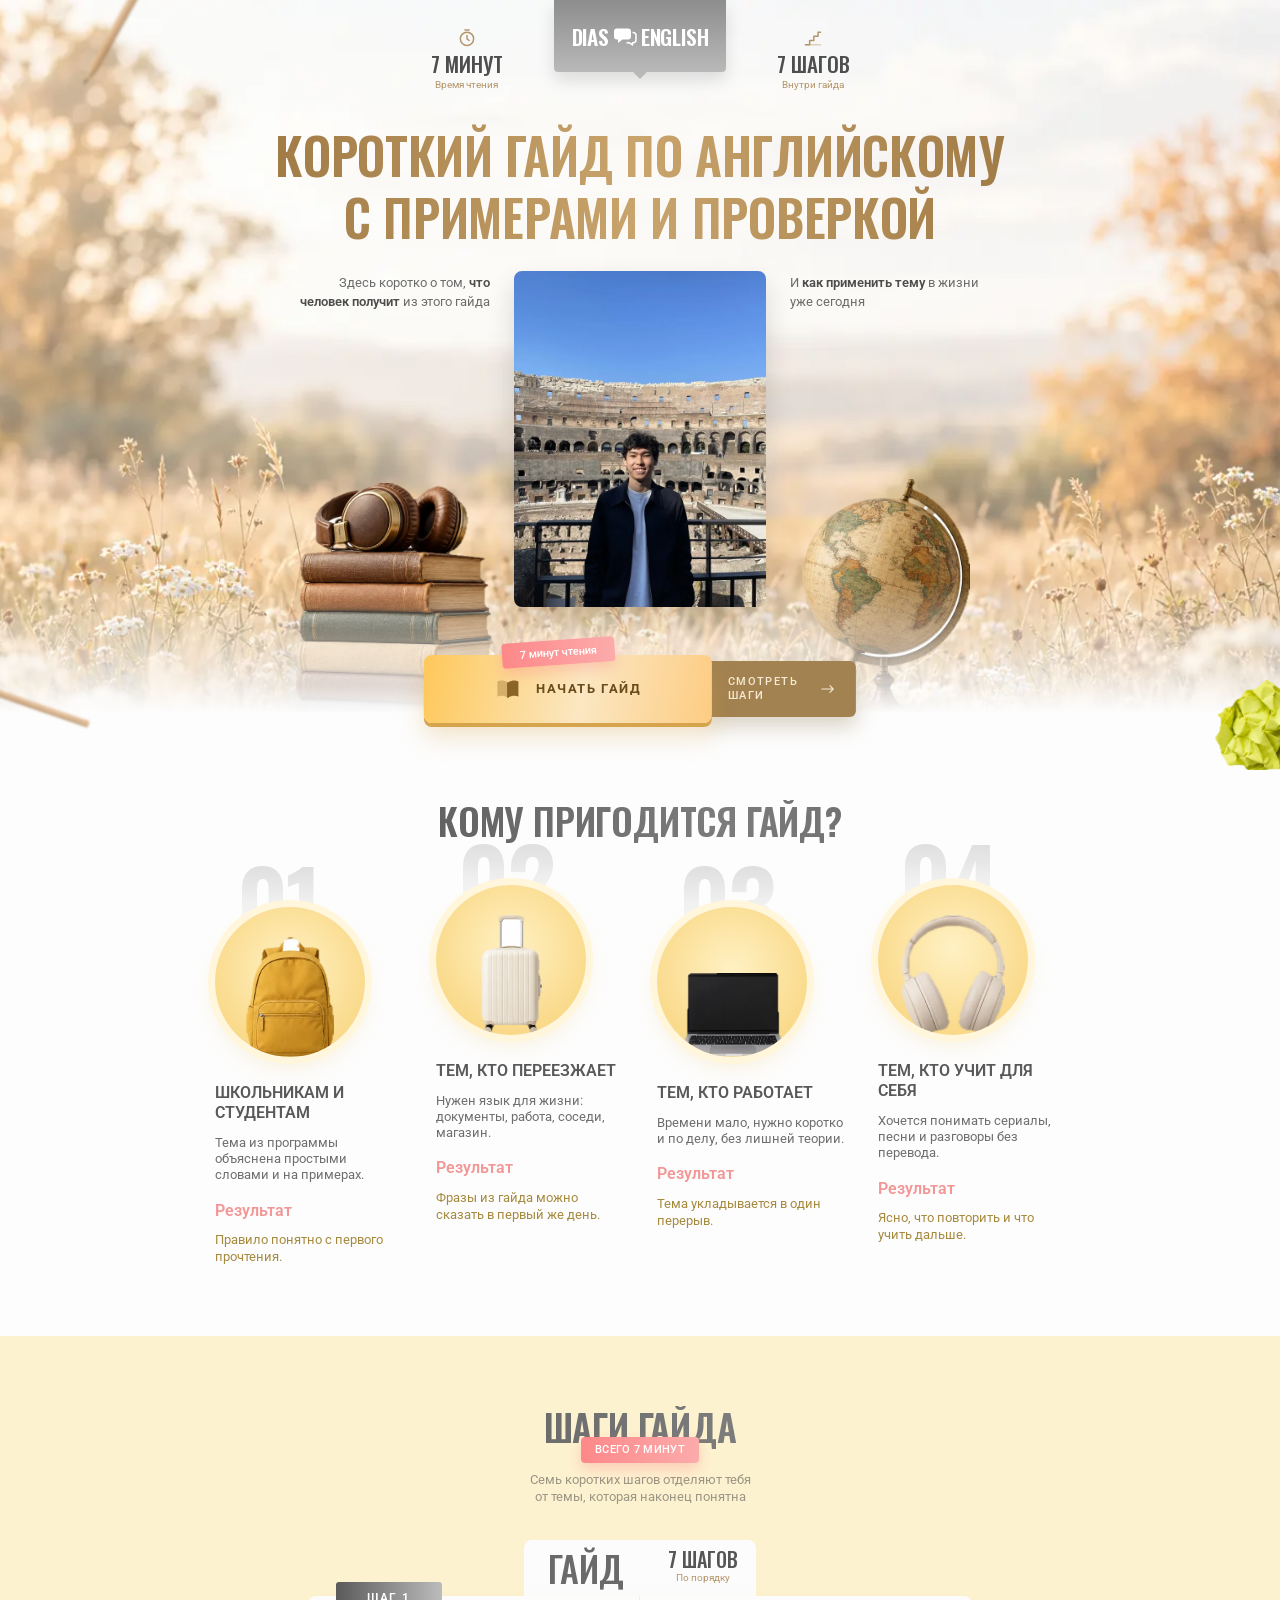
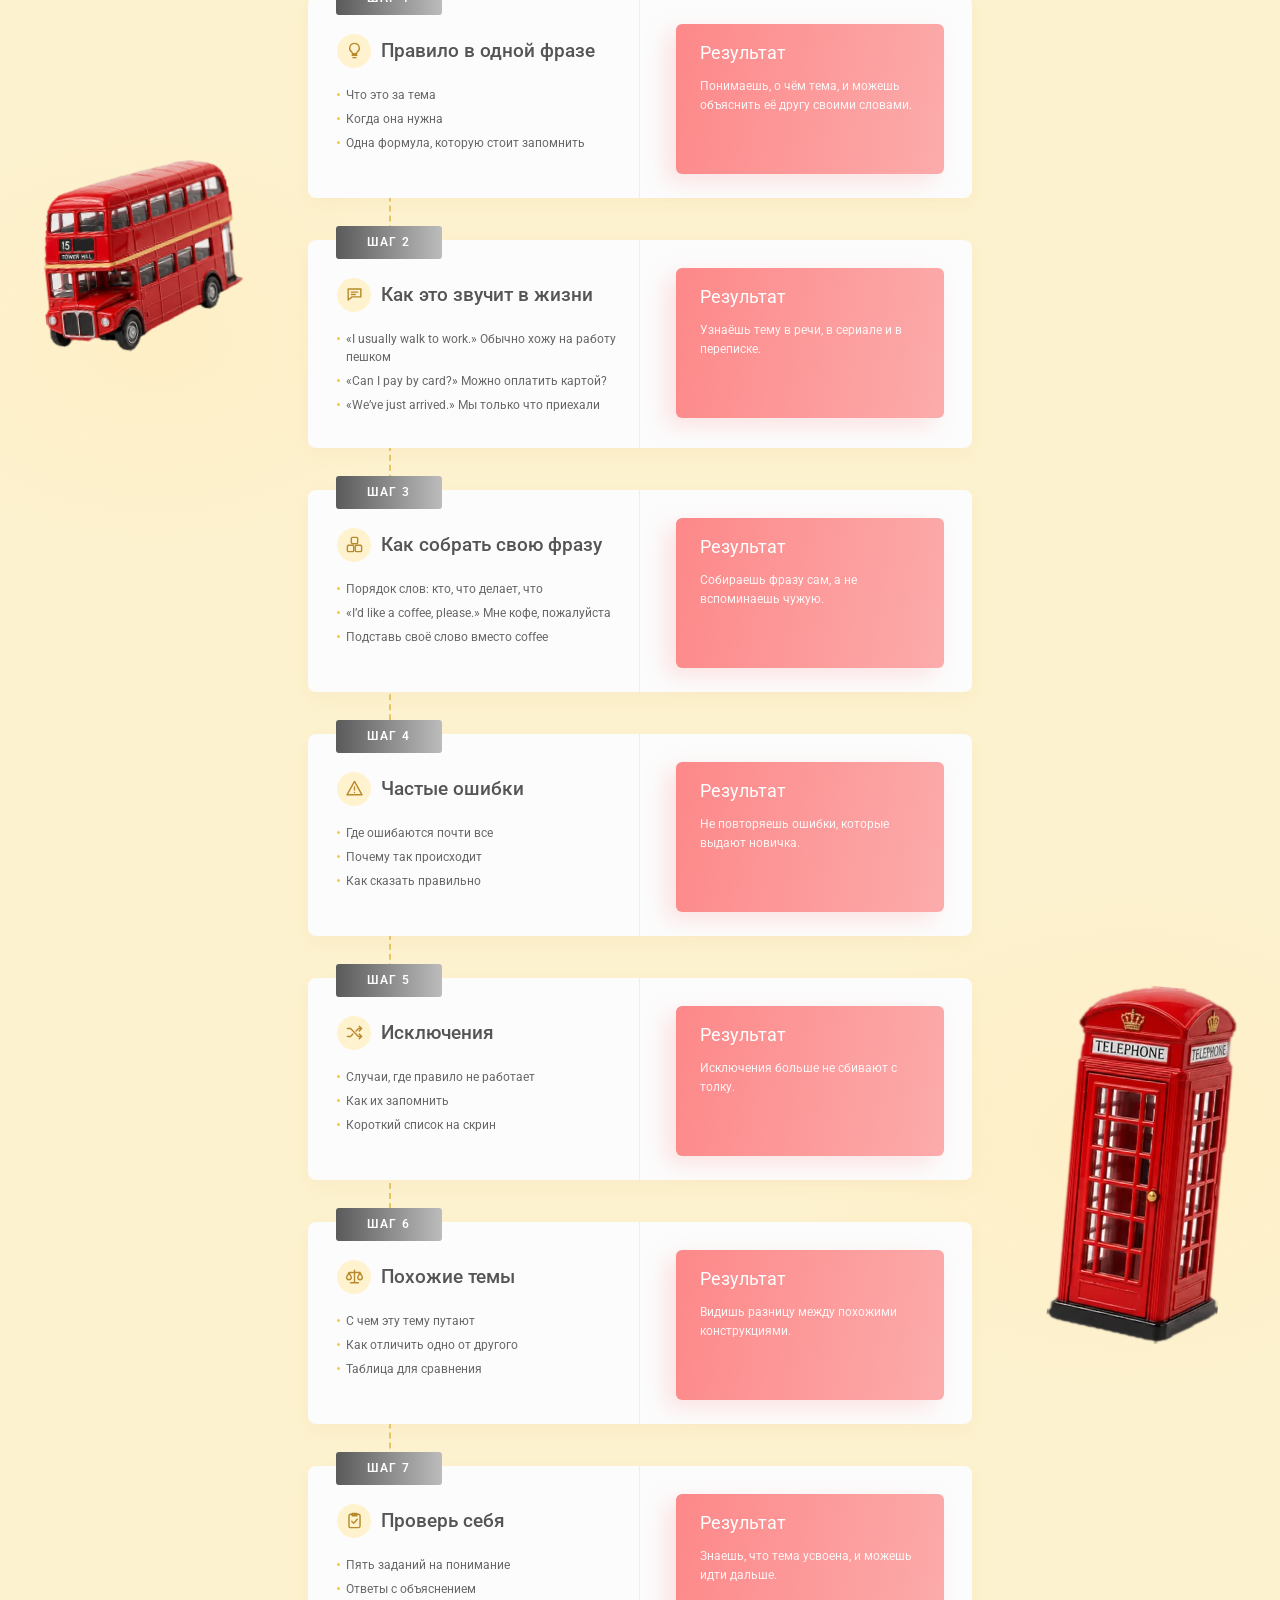
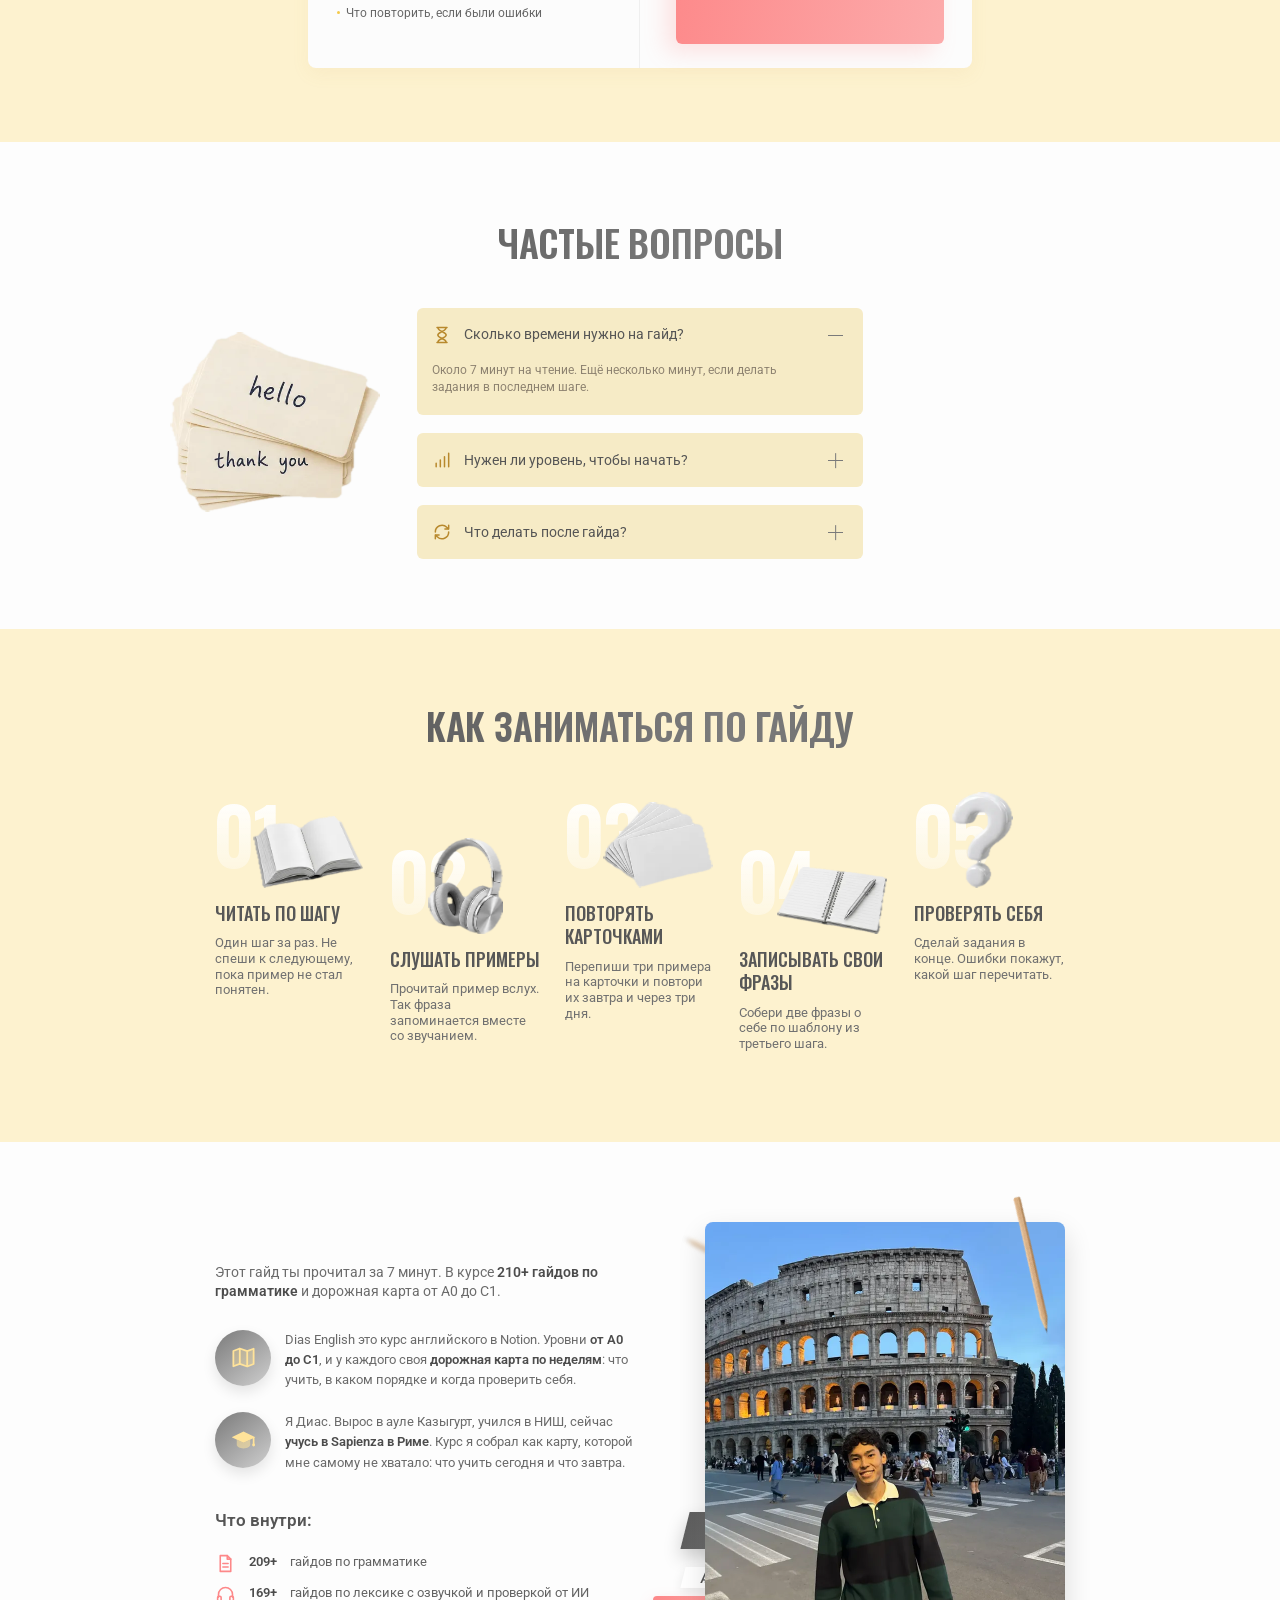
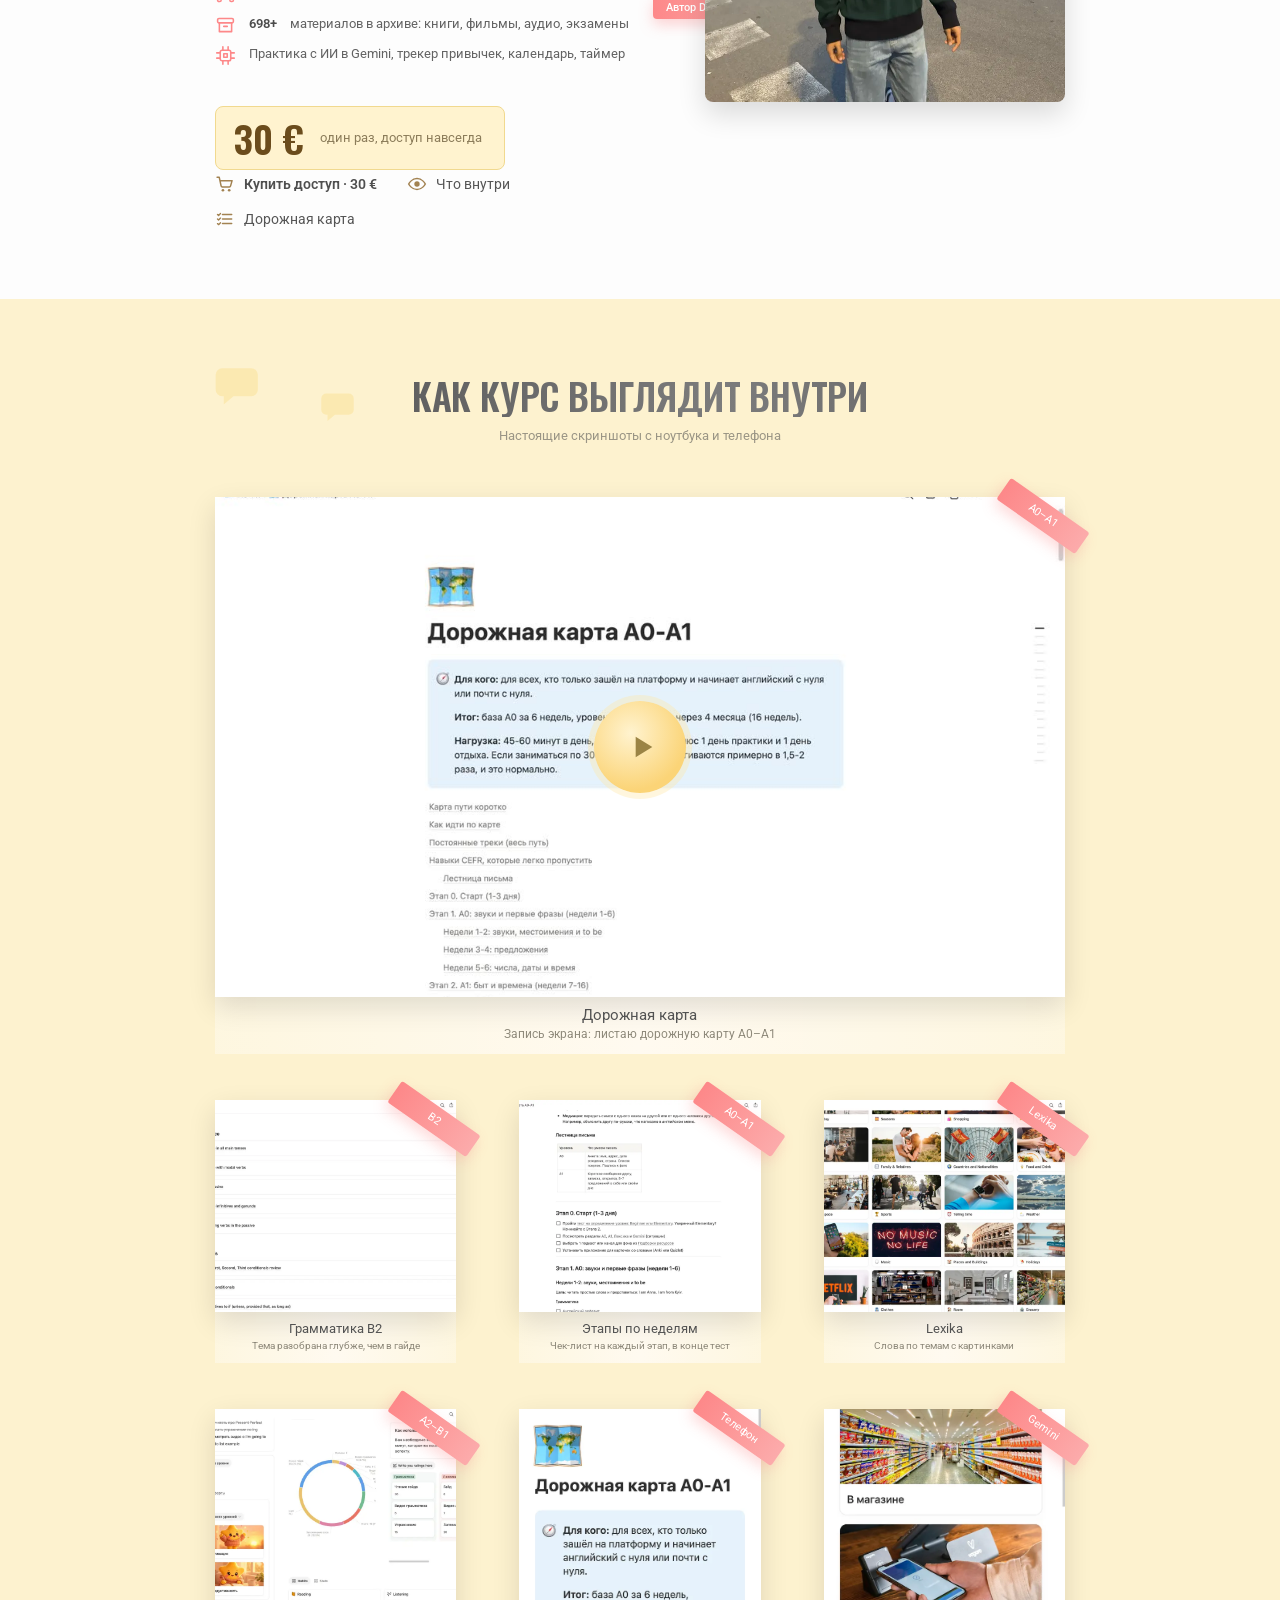
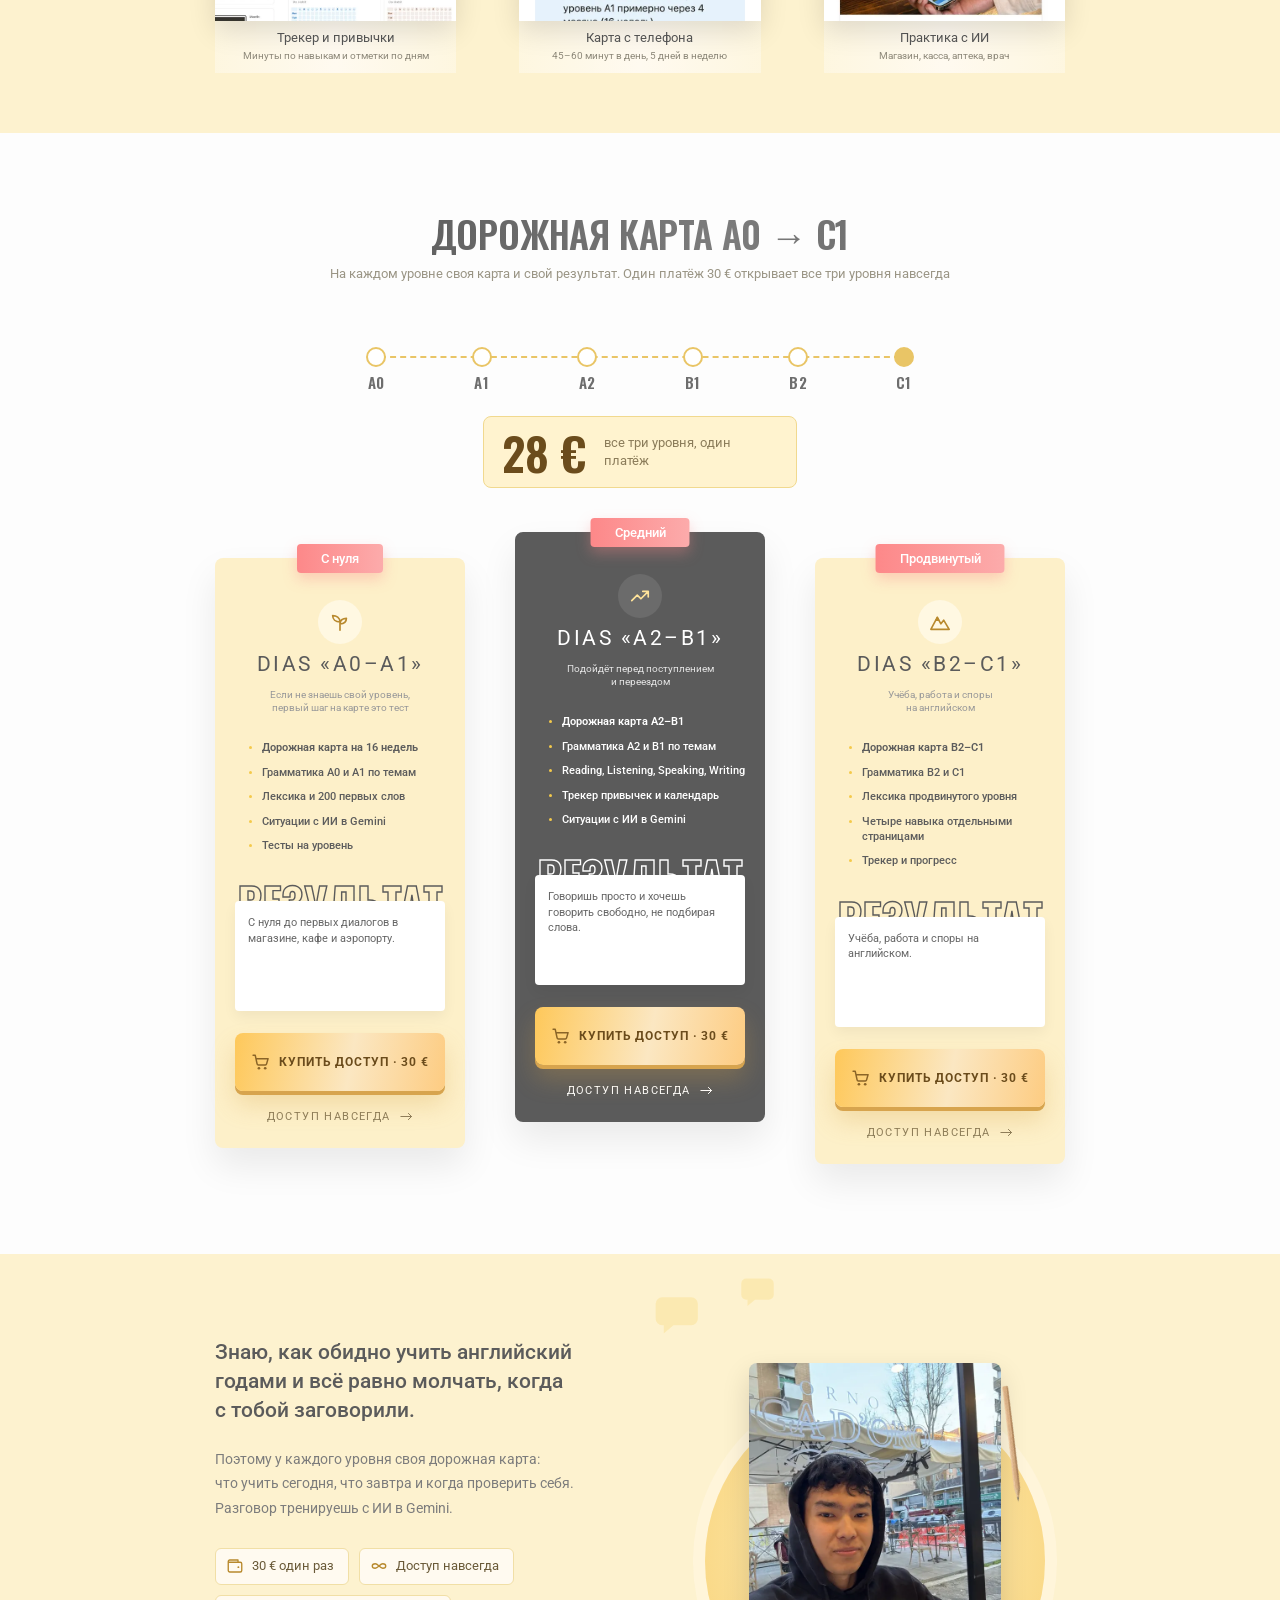
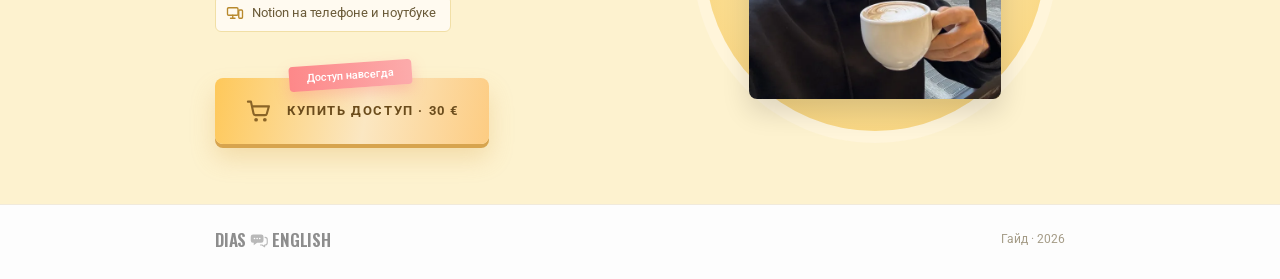
==== commit dd0a63b7: "Livelier site: icons, step line, roadmap, counters, price badge, language images, staggered reveal" ====
--- a/en/index.html
+++ b/en/index.html
@@ -25,6 +25,34 @@
 <symbol id="i-wa" viewBox="0 0 24 24"><path d="M12 2.2a9.8 9.8 0 0 0-8.5 14.7L2.2 21.8l5-1.3A9.8 9.8 0 1 0 12 2.2z" fill="#25d366"/><path d="M8.6 7.3c.2-.4.4-.4.7-.4h.5c.2 0 .4 0 .6.5l.8 1.9c.1.2.1.4 0 .6l-.5.7c-.1.2-.2.3 0 .6.7 1.2 1.6 2 2.8 2.6.3.2.5.1.6 0l.7-.9c.2-.2.4-.2.6-.1l1.8.9c.3.1.4.2.4.4 0 .6-.3 1.4-.9 1.8-.7.4-1.6.6-3.6-.3-2.4-1-3.9-3.4-4-3.6-.2-.2-1-1.3-1-2.5s.6-1.8.9-2.2z" fill="#fff"/></symbol>
 <symbol id="i-play" viewBox="0 0 24 24"><path d="M8 5.5v13l10.5-6.5z" fill="currentColor"/></symbol>
 <symbol id="i-bubble" viewBox="0 0 24 24"><path d="M4 4.5h11a3 3 0 0 1 3 3v5a3 3 0 0 1-3 3H9.5L5 19v-3.5H4a3 3 0 0 1-3-3v-5a3 3 0 0 1 3-3z" fill="currentColor"/><path d="M19.5 8.5H20a3 3 0 0 1 3 3v4.2a3 3 0 0 1-3 3h-.5V21l-3.4-2.3h-2.6" fill="none" stroke="currentColor" stroke-width="1.5" stroke-linejoin="round"/><circle cx="6" cy="10" r="1.1" fill="#fff"/><circle cx="9.5" cy="10" r="1.1" fill="#fff"/><circle cx="13" cy="10" r="1.1" fill="#fff"/></symbol>
+<symbol id="i-clock" viewBox="0 0 24 24"><circle cx="12" cy="13" r="8" fill="none" stroke="currentColor" stroke-width="1.8" stroke-linecap="round" stroke-linejoin="round"/><path d="M12 9v4l2.5 2M9.5 2.5h5" fill="none" stroke="currentColor" stroke-width="1.8" stroke-linecap="round" stroke-linejoin="round"/></symbol>
+<symbol id="i-stairs" viewBox="0 0 24 24"><path d="M3 20h5v-5h5v-5h5V5h3" fill="none" stroke="currentColor" stroke-width="1.8" stroke-linecap="round" stroke-linejoin="round"/><path d="M3 20h18" fill="none" stroke="currentColor" stroke-width="1.8" stroke-linecap="round" stroke-linejoin="round" opacity=".4"/></symbol>
+<symbol id="i-bulb" viewBox="0 0 24 24"><path d="M9 18h6M10 21h4M12 3a6 6 0 0 0-3.6 10.8c.6.5 1 1.2 1 2V16h5.2v-.2c0-.8.4-1.5 1-2A6 6 0 0 0 12 3z" fill="none" stroke="currentColor" stroke-width="1.8" stroke-linecap="round" stroke-linejoin="round"/></symbol>
+<symbol id="i-chat" viewBox="0 0 24 24"><path d="M4 5h16v10H9l-5 4z" fill="none" stroke="currentColor" stroke-width="1.8" stroke-linecap="round" stroke-linejoin="round"/><path d="M8 9h8M8 12h5" fill="none" stroke="currentColor" stroke-width="1.8" stroke-linecap="round" stroke-linejoin="round"/></symbol>
+<symbol id="i-blocks" viewBox="0 0 24 24"><rect x="3" y="13" width="8" height="8" rx="1.5" fill="none" stroke="currentColor" stroke-width="1.8" stroke-linecap="round" stroke-linejoin="round"/><rect x="13" y="13" width="8" height="8" rx="1.5" fill="none" stroke="currentColor" stroke-width="1.8" stroke-linecap="round" stroke-linejoin="round"/><rect x="8" y="3" width="8" height="8" rx="1.5" fill="none" stroke="currentColor" stroke-width="1.8" stroke-linecap="round" stroke-linejoin="round"/></symbol>
+<symbol id="i-alert" viewBox="0 0 24 24"><path d="M12 3 2.5 20h19z" fill="none" stroke="currentColor" stroke-width="1.8" stroke-linecap="round" stroke-linejoin="round"/><path d="M12 10v4M12 17h.01" fill="none" stroke="currentColor" stroke-width="1.8" stroke-linecap="round" stroke-linejoin="round"/></symbol>
+<symbol id="i-shuffle" viewBox="0 0 24 24"><path d="M3 7h4l10 10h4M3 17h4l3-3M14 10l3-3h4M18 4l3 3-3 3M18 14l3 3-3 3" fill="none" stroke="currentColor" stroke-width="1.8" stroke-linecap="round" stroke-linejoin="round"/></symbol>
+<symbol id="i-scale" viewBox="0 0 24 24"><path d="M12 4v16M7 20h10M5 7h14M5 7l-3 6a3 3 0 0 0 6 0zM19 7l-3 6a3 3 0 0 0 6 0z" fill="none" stroke="currentColor" stroke-width="1.8" stroke-linecap="round" stroke-linejoin="round"/></symbol>
+<symbol id="i-clipboard" viewBox="0 0 24 24"><rect x="5" y="4" width="14" height="17" rx="2" fill="none" stroke="currentColor" stroke-width="1.8" stroke-linecap="round" stroke-linejoin="round"/><path d="M9 3h6v3H9zM8.5 13l2.5 2.5 4.5-5" fill="none" stroke="currentColor" stroke-width="1.8" stroke-linecap="round" stroke-linejoin="round"/></symbol>
+<symbol id="i-hourglass" viewBox="0 0 24 24"><path d="M6 3h12M6 21h12M7 3c0 5 10 5 10 9s-10 4-10 9M17 3c0 5-10 5-10 9s10 4 10 9" fill="none" stroke="currentColor" stroke-width="1.8" stroke-linecap="round" stroke-linejoin="round"/></symbol>
+<symbol id="i-signal" viewBox="0 0 24 24"><path d="M5 20v-4M10 20v-8M15 20v-12M20 20V4" fill="none" stroke="currentColor" stroke-width="1.8" stroke-linecap="round" stroke-linejoin="round"/></symbol>
+<symbol id="i-repeat" viewBox="0 0 24 24"><path d="M4 12a8 8 0 0 1 13.7-5.7L20 8.5M20 4v4.5h-4.5M20 12a8 8 0 0 1-13.7 5.7L4 15.5M4 20v-4.5h4.5" fill="none" stroke="currentColor" stroke-width="1.8" stroke-linecap="round" stroke-linejoin="round"/></symbol>
+<symbol id="i-doc" viewBox="0 0 24 24"><path d="M6 3h8l4 4v14H6z" fill="none" stroke="currentColor" stroke-width="1.8" stroke-linecap="round" stroke-linejoin="round"/><path d="M14 3v4h4M9 12h6M9 16h6" fill="none" stroke="currentColor" stroke-width="1.8" stroke-linecap="round" stroke-linejoin="round"/></symbol>
+<symbol id="i-headset" viewBox="0 0 24 24"><path d="M4 15v-3a8 8 0 0 1 16 0v3" fill="none" stroke="currentColor" stroke-width="1.8" stroke-linecap="round" stroke-linejoin="round"/><rect x="3" y="14" width="4" height="6" rx="1.5" fill="none" stroke="currentColor" stroke-width="1.8" stroke-linecap="round" stroke-linejoin="round"/><rect x="17" y="14" width="4" height="6" rx="1.5" fill="none" stroke="currentColor" stroke-width="1.8" stroke-linecap="round" stroke-linejoin="round"/></symbol>
+<symbol id="i-archive" viewBox="0 0 24 24"><rect x="3" y="4" width="18" height="5" rx="1.5" fill="none" stroke="currentColor" stroke-width="1.8" stroke-linecap="round" stroke-linejoin="round"/><path d="M5 9v10h14V9M10 13h4" fill="none" stroke="currentColor" stroke-width="1.8" stroke-linecap="round" stroke-linejoin="round"/></symbol>
+<symbol id="i-cpu" viewBox="0 0 24 24"><rect x="6" y="6" width="12" height="12" rx="2" fill="none" stroke="currentColor" stroke-width="1.8" stroke-linecap="round" stroke-linejoin="round"/><path d="M10 10h4v4h-4zM9 2v4M15 2v4M9 18v4M15 18v4M2 9h4M2 15h4M18 9h4M18 15h4" fill="none" stroke="currentColor" stroke-width="1.8" stroke-linecap="round" stroke-linejoin="round"/></symbol>
+<symbol id="i-tag" viewBox="0 0 24 24"><path d="M3 12V4h8l10 10-8 8z" fill="none" stroke="currentColor" stroke-width="1.8" stroke-linecap="round" stroke-linejoin="round"/><circle cx="7.5" cy="8.5" r="1.3" fill="currentColor"/></symbol>
+<symbol id="i-puzzle" viewBox="0 0 24 24"><path d="M4 8h4a2 2 0 1 1 4 0h4v4a2 2 0 1 1 0 4v4h-4a2 2 0 1 0-4 0H4v-4a2 2 0 1 0 0-4z" fill="none" stroke="currentColor" stroke-width="1.8" stroke-linecap="round" stroke-linejoin="round"/></symbol>
+<symbol id="i-award" viewBox="0 0 24 24"><circle cx="12" cy="9" r="6" fill="none" stroke="currentColor" stroke-width="1.8" stroke-linecap="round" stroke-linejoin="round"/><path d="m8.5 14-1.5 7 5-3 5 3-1.5-7" fill="none" stroke="currentColor" stroke-width="1.8" stroke-linecap="round" stroke-linejoin="round"/></symbol>
+<symbol id="i-film" viewBox="0 0 24 24"><rect x="3" y="5" width="18" height="14" rx="2" fill="none" stroke="currentColor" stroke-width="1.8" stroke-linecap="round" stroke-linejoin="round"/><path d="M7 5v14M17 5v14M3 9.5h4M3 14.5h4M17 9.5h4M17 14.5h4" fill="none" stroke="currentColor" stroke-width="1.8" stroke-linecap="round" stroke-linejoin="round"/></symbol>
+<symbol id="i-sprout" viewBox="0 0 24 24"><path d="M12 21v-9M12 12C12 7 8 5 4 5c0 4 3 7 8 7zM12 14c0-4 3-6 7-6 0 3.5-2.5 6-7 6z" fill="none" stroke="currentColor" stroke-width="1.8" stroke-linecap="round" stroke-linejoin="round"/></symbol>
+<symbol id="i-trend" viewBox="0 0 24 24"><path d="M3 17l6-6 4 4 8-8M15 7h6v6" fill="none" stroke="currentColor" stroke-width="1.8" stroke-linecap="round" stroke-linejoin="round"/></symbol>
+<symbol id="i-mountain" viewBox="0 0 24 24"><path d="M2 20 9 7l4 7 3-4 6 10z" fill="none" stroke="currentColor" stroke-width="1.8" stroke-linecap="round" stroke-linejoin="round"/><path d="M9 7l1.5 3H7.6" fill="none" stroke="currentColor" stroke-width="1.8" stroke-linecap="round" stroke-linejoin="round"/></symbol>
+<symbol id="i-layers" viewBox="0 0 24 24"><path d="M12 3 2 8l10 5 10-5zM2 13l10 5 10-5M2 17.5l10 5 10-5" fill="none" stroke="currentColor" stroke-width="1.8" stroke-linecap="round" stroke-linejoin="round"/></symbol>
+<symbol id="i-wallet" viewBox="0 0 24 24"><path d="M4 7h15a2 2 0 0 1 2 2v9a2 2 0 0 1-2 2H5a2 2 0 0 1-2-2V6a2 2 0 0 1 2-2h11v3" fill="none" stroke="currentColor" stroke-width="1.8" stroke-linecap="round" stroke-linejoin="round"/><circle cx="16.5" cy="13.5" r="1.3" fill="currentColor"/></symbol>
+<symbol id="i-infinity" viewBox="0 0 24 24"><path d="M7 9c-2.2 0-4 1.3-4 3s1.8 3 4 3c3.5 0 6.5-6 10-6 2.2 0 4 1.3 4 3s-1.8 3-4 3c-3.5 0-6.5-6-10-6z" fill="none" stroke="currentColor" stroke-width="1.8" stroke-linecap="round" stroke-linejoin="round"/></symbol>
+<symbol id="i-devices" viewBox="0 0 24 24"><rect x="2" y="5" width="14" height="10" rx="1.5" fill="none" stroke="currentColor" stroke-width="1.8" stroke-linecap="round" stroke-linejoin="round"/><path d="M6 19h6M9 15v4" fill="none" stroke="currentColor" stroke-width="1.8" stroke-linecap="round" stroke-linejoin="round"/><rect x="17" y="8" width="5" height="11" rx="1.2" fill="none" stroke="currentColor" stroke-width="1.8" stroke-linecap="round" stroke-linejoin="round"/></symbol>
+<symbol id="i-mail" viewBox="0 0 24 24"><rect x="3" y="5" width="18" height="14" rx="2" fill="none" stroke="currentColor" stroke-width="1.8" stroke-linecap="round" stroke-linejoin="round"/><path d="m3.5 6.5 8.5 7 8.5-7" fill="none" stroke="currentColor" stroke-width="1.8" stroke-linecap="round" stroke-linejoin="round"/></symbol>
 </svg>
 <main id="app"></main>
 <noscript><p style="padding:24px;text-align:center">Для этой страницы нужен JavaScript.</p></noscript>
--- a/assets/style.css
+++ b/assets/style.css
@@ -81,11 +81,11 @@
 .btn-wrap:hover .tag-tilt { transform: rotate(-4deg) translateY(-3px); }
 
 /* появление при прокрутке */
-.anim .rv { opacity: 0; transform: translateY(18px); transition: opacity .7s var(--ease), transform .7s var(--ease); }
+.anim .rv { opacity: 0; transform: translateY(20px); transition: opacity .6s var(--ease) var(--d, 0ms), transform .6s var(--ease) var(--d, 0ms), box-shadow .3s var(--ease); }
 .anim .rv.in { opacity: 1; transform: none; }
 
 /* ---------- 1. Первый экран ---------- */
-.hero { min-height: 740px; overflow: hidden; isolation: isolate; text-align: center; padding-top: 0; }
+.hero { min-height: 770px; overflow: hidden; isolation: isolate; text-align: center; padding-top: 0; }
 .hero-bg { position: absolute; inset: 0; width: 100%; height: 100%; object-fit: cover; object-position: 50% 30%; z-index: -2; opacity: .85; }
 .hero::after { content: ""; position: absolute; left: 0; right: 0; bottom: 0; height: 190px; z-index: 1; pointer-events: none;
   background: linear-gradient(180deg, rgba(253,253,253,0), var(--white) 70%); }
@@ -100,17 +100,16 @@
 .logo-ic { width: 24px; height: 24px; color: #fff; }
 .h1 { position: relative; z-index: 3; margin: 30px auto 0; max-width: 760px; font: 600 50px/1.24 var(--f-head); text-transform: uppercase; letter-spacing: -.3px; hyphens: manual;
   background: linear-gradient(90deg, var(--h1-1), var(--h1-2) 50%, var(--h1-1)); -webkit-background-clip: text; background-clip: text; -webkit-text-fill-color: transparent; }
-.hero-stage { position: relative; width: 760px; max-width: 100%; height: 470px; margin: 22px auto 0; }
+.hero-stage { position: relative; width: 760px; max-width: 100%; height: 500px; margin: 22px auto 0; }
 .hero-txt { position: absolute; top: 4px; width: 200px; hyphens: manual; font-size: 13px; line-height: 1.5; color: #6c6c6c; z-index: 3; }
 .hero-txt b { color: #4d4d4d; }
-.hero-txt.l { right: calc(50% + 88px); text-align: right; }
-.hero-txt.r { left: calc(50% + 88px); text-align: left; }
-.hero-person { position: absolute; left: 50%; top: 2px; width: 400px; transform: translateX(-50%); z-index: 2;
-  -webkit-mask-image: linear-gradient(180deg, #000 70%, transparent 100%); mask-image: linear-gradient(180deg, #000 70%, transparent 100%); }
+.hero-txt.l { right: calc(50% + 150px); text-align: right; }
+.hero-txt.r { left: calc(50% + 150px); text-align: left; }
+.hero-person { position: absolute; left: 50%; top: 2px; width: 252px; transform: translateX(-50%); z-index: 2; border-radius: 8px; object-fit: cover; object-position: 50% 30%; aspect-ratio: 3 / 4; height: auto; box-shadow: 0 12px 28px rgba(0,0,0,.14); }
 .hero-flank { position: absolute; z-index: 1; bottom: 30px; }
 .hero-flank.fl { left: 34px; width: 205px; }
 .hero-flank.fr { right: 50px; width: 168px; }
-.hero-ctas { position: absolute; left: 50%; bottom: 66px; transform: translateX(-50%); display: flex; align-items: center; z-index: 4; }
+.hero-ctas { position: absolute; left: 50%; bottom: 46px; transform: translateX(-50%); display: flex; align-items: center; z-index: 4; }
 .hero-ctas .btn { min-width: 288px; height: 68px; }
 .btn2 { position: relative; z-index: 1; margin-left: -8px; display: inline-flex; align-items: center; gap: 22px; height: 56px; padding: 0 20px 0 24px; border-radius: 0 6px 6px 0;
   background: var(--brown); color: #f6ead2; font: 500 11px/1.25 var(--f-body); letter-spacing: 1.4px; text-transform: uppercase; text-align: left; box-shadow: 0 10px 20px rgba(120, 90, 40, .25);
@@ -119,10 +118,10 @@
 .btn2 .ic { width: 16px; height: 16px; transition: transform .25s var(--ease); }
 .btn2:hover { background: #8f7043; }
 .btn2:hover .ic { transform: translateX(4px); }
-.deco { position: absolute; z-index: 2; pointer-events: none; filter: blur(.4px); }
+.deco { position: absolute; z-index: 2; pointer-events: none; }
 .d-hero-top { width: 150px; left: 4%; top: -40px; transform: rotate(-28deg); filter: blur(1.5px); opacity: .9; }
 .d-hero-bl { width: 120px; left: -36px; bottom: 30px; transform: rotate(52deg); filter: blur(1px); opacity: .85; }
-.d-hero-br { width: 96px; right: -30px; bottom: -6px; filter: blur(.5px); }
+.d-hero-br { width: 96px; right: -30px; bottom: -6px; }
 
 /* ---------- 2. Кому подойдёт ---------- */
 .aud { padding: 30px 0 70px; }
@@ -216,7 +215,7 @@
 .lnk:hover .lnk-ic { transform: scale(1.15); }
 .lnk-cart { font-weight: 600; color: #4f4f4f; }
 .auth-r { position: relative; min-height: 600px; }
-.auth-photo { position: absolute; right: 0; top: 0; width: 440px; -webkit-mask-image: linear-gradient(180deg, #000 78%, transparent 99%); mask-image: linear-gradient(180deg, #000 78%, transparent 99%); }
+.auth-photo { position: absolute; right: 0; top: 10px; width: 360px; border-radius: 8px; object-fit: cover; object-position: 50% 30%; aspect-ratio: 3 / 4; height: auto; box-shadow: 0 12px 28px rgba(0,0,0,.14); }
 .plate { position: absolute; left: 32px; top: 300px; padding: 9px 24px; background: linear-gradient(90deg, #5e5e5e, #8e8e8e); transform: skewX(-14deg); box-shadow: 0 8px 18px rgba(0,0,0,.18); }
 .plate b { display: block; transform: skewX(14deg); font: 500 19px/1 var(--f-head); color: #fff; letter-spacing: .5px; }
 .plate2 { position: absolute; left: 30px; top: 355px; padding: 4px 18px; background: #fff; transform: skewX(-14deg); font: 500 13px/1 var(--f-head); letter-spacing: 2px; color: #555; box-shadow: 0 4px 10px rgba(0,0,0,.08); }
@@ -296,11 +295,7 @@
 .cta-p br { display: block; }
 .cta-r { position: relative; height: 400px; }
 .cta-circle { position: absolute; left: 20px; right: 20px; bottom: 10px; aspect-ratio: 1; border-radius: 50%; background: radial-gradient(circle at 50% 45%, #fff1c2, var(--circle-2) 90%); box-shadow: 0 0 0 12px rgba(255, 246, 220, .9); }
-.cta-photo { position: absolute; left: 50%; bottom: 10px; width: 290px; transform: translateX(-50%);
-  -webkit-mask-image: radial-gradient(circle 170px at 50% calc(100% - 170px), #000 99%, transparent 100%), linear-gradient(#000, #000);
-  -webkit-mask-size: 100% 100%, 100% 52%; -webkit-mask-repeat: no-repeat; -webkit-mask-position: 0 0, 0 0;
-  mask-image: radial-gradient(circle 170px at 50% calc(100% - 170px), #000 99%, transparent 100%), linear-gradient(#000, #000);
-  mask-size: 100% 100%, 100% 52%; mask-repeat: no-repeat; mask-position: 0 0, 0 0; }
+.cta-photo { position: absolute; left: 50%; top: 22px; width: 252px; transform: translateX(-50%); border-radius: 8px; object-fit: cover; object-position: 50% 30%; aspect-ratio: 3 / 4; height: auto; box-shadow: 0 12px 28px rgba(0,0,0,.14); }
 .d-cta { width: 100px; right: 4px; top: 70px; transform: rotate(-64deg); }
 .bg-white.cta .cta-circle { box-shadow: 0 0 0 12px #fff8e4; }
 
@@ -322,7 +317,7 @@
   .fmt-item.down { padding-top: 0; }
   .fmt-pic { width: 150px; margin: 0 auto 14px; }
   .auth-grid { grid-template-columns: 1fr 320px; }
-  .auth-photo { width: 330px; right: 0; }
+  .auth-photo { width: 300px; right: 0; }
   .plate, .plate2 { left: 0; }
   .plate3 { left: -10px; }
   .tar-grid { grid-template-columns: repeat(3, 1fr); gap: 18px; }
@@ -350,11 +345,11 @@
   .hero-stage { height: auto; margin-top: 16px; display: flex; flex-direction: column; align-items: center; padding: 0 16px; }
   .hero-txt { position: static; width: auto; max-width: 340px; text-align: center !important; font-size: 15px; margin-bottom: 10px; }
   .hero-txt.r { margin-bottom: 14px; }
-  .hero-person { position: relative; left: auto; top: auto; transform: none; width: 270px; margin: 0 auto -6px; }
+  .hero-person { position: relative; left: auto; top: auto; transform: none; width: 240px; margin: 4px auto 0; }
   .hero-flank { bottom: 120px; }
   .hero-flank.fl { left: -14px; width: 120px; }
   .hero-flank.fr { right: -8px; width: 98px; }
-  .hero-ctas { position: relative; left: auto; bottom: auto; transform: none; flex-direction: column; width: 100%; max-width: 340px; gap: 18px; margin-top: -40px; }
+  .hero-ctas { position: relative; left: auto; bottom: auto; transform: none; flex-direction: column; width: 100%; max-width: 340px; gap: 18px; margin-top: 30px; }
   .hero-ctas .btn-wrap, .hero-ctas .btn { width: 100%; min-width: 0; }
   .btn2 { margin: 0; border-radius: 6px; height: 46px; padding: 0 22px; background: rgba(162, 130, 81, .55); color: #fff; justify-content: center; gap: 12px; }
   .btn2 span { max-width: none; }
@@ -395,8 +390,8 @@
   .auth-l { display: contents; }
   .auth .h2 { text-align: center; order: 0; white-space: normal; font-size: 30px; }
   .auth-lead { order: 1; text-align: center; font-size: 15px; }
-  .auth-r { order: 2; min-height: 440px; margin: 0 auto 26px; width: 100%; max-width: 360px; }
-  .auth-photo { width: 310px; right: 0; }
+  .auth-r { order: 2; min-height: 390px; margin: 0 auto 26px; width: 100%; max-width: 360px; }
+  .auth-photo { width: 270px; right: 50%; transform: translateX(50%); }
   .plate { top: 230px; }
   .plate2 { top: 282px; }
   .plate3 { top: 312px; }
@@ -434,9 +429,98 @@
   .foot .wrap { flex-direction: column; }
 }
 
+
+/* ==========================================================================
+   Живой сайт (4а): иконки, схемы, счётчики, движение
+   ========================================================================== */
+/* первый экран: иконки у счётчиков и один медленно плавающий карандаш */
+.stat-ic { width: 20px; height: 20px; color: #b5966a; margin-bottom: 5px; transition: transform .3s var(--ease); }
+.stat:hover .stat-ic { transform: translateY(-2px) rotate(-8deg); }
+.d-hero-top.float { animation: float 7s ease-in-out infinite alternate; }
+@keyframes float { from { transform: rotate(-28deg) translateY(0); } to { transform: rotate(-22deg) translateY(14px); } }
+
+/* шаги: иконка у шага и линия-схема между карточками */
+.mod-l h3 { display: flex; align-items: center; gap: 10px; }
+.mod-ic { width: 34px; height: 34px; flex: none; border-radius: 50%; display: flex; align-items: center; justify-content: center; background: #fff3cf; color: #b8892d; transition: transform .3s var(--ease); }
+.mod-ic .ic { width: 19px; height: 19px; }
+.mod:hover .mod-ic { transform: translateY(-2px) rotate(-8deg); }
+.mods { position: relative; }
+.mods-line { position: absolute; left: 81px; top: 0; bottom: 40px; width: 0; border-left: 2px dashed #e9c566; z-index: 0; transform-origin: top; pointer-events: none; }
+.mod { z-index: 1; }
+.anim .mods-line.rv { opacity: 1; transform: scaleY(0); transition: transform 2.4s cubic-bezier(.45, 0, .2, 1); }
+.anim .mods-line.rv.in { transform: scaleY(1); }
+.prog { overflow: hidden; }
+.prog-side { position: absolute; z-index: 0; pointer-events: none; display: none; }
+@media (min-width: 1200px) {
+  .prog-side { display: block; }
+  .prog-side.l { width: 200px; left: calc(50% - 600px); top: 360px; transform: rotate(-6deg); }
+  .prog-side.r { width: 170px; right: calc(50% - 590px); top: 1180px; transform: rotate(5deg); }
+}
+
+/* вопросы: иконка у вопроса и картинка */
+.faq .wrap { position: relative; }
+.faq-q { display: flex; align-items: center; gap: 12px; }
+.faq-ic { width: 20px; height: 20px; color: #b8892d; flex: none; transition: transform .3s var(--ease); }
+.faq-item:hover .faq-ic { transform: translateY(-2px); }
+.faq-pic { display: block; width: 190px; margin: -20px auto 22px; }
+@media (min-width: 1000px) { .faq-pic { position: absolute; left: calc(50% - 470px); top: 110px; width: 210px; margin: 0; } }
+
+/* реклама: иконки у пунктов, цена, схема уровней */
+.facts li.has-ic { padding-left: 34px; }
+.facts li.has-ic::before { display: none; }
+.fact-ic { position: absolute; left: 0; top: 0; width: 21px; height: 21px; color: var(--pink); transition: transform .3s var(--ease); }
+.facts li:hover .fact-ic { transform: translateY(-2px); }
+.count { display: inline-block; font-variant-numeric: tabular-nums; }
+.price { display: inline-flex; align-items: center; gap: 14px; margin: 30px 0 4px; padding: 12px 22px 12px 18px; border-radius: 8px; background: #fff3cf; border: 1px solid #f1d98f; }
+.price b { font: 600 38px/1 var(--f-head); color: var(--gold-dk); letter-spacing: -.5px; }
+.price span { font-size: 13px; line-height: 1.35; color: #8b7c5a; max-width: 170px; }
+.anim .price.rv { transform: scale(.86); transition: opacity .5s var(--ease), transform .7s cubic-bezier(.34, 1.56, .64, 1); }
+.anim .price.rv.in { transform: none; }
+.price-lg { display: flex; width: fit-content; margin: 26px auto 0; }
+.price-lg b { font-size: 46px; }
+.road { position: relative; display: flex; justify-content: space-between; width: min(560px, 100%); margin: 34px auto 0; padding: 0 6px; }
+.road-line { position: absolute; left: 20px; right: 20px; top: 9px; height: 0; border-top: 2px dashed #e9c566; transform-origin: left; }
+.anim .road .road-line { transform: scaleX(0); transition: transform 1.8s cubic-bezier(.45, 0, .2, 1) .1s; }
+.anim .road.in .road-line { transform: scaleX(1); }
+.road-dot { position: relative; z-index: 1; display: flex; flex-direction: column; align-items: center; gap: 8px; }
+.road-dot i { width: 20px; height: 20px; border-radius: 50%; background: #fff; border: 2px solid #e9c566; transition: transform .4s cubic-bezier(.34, 1.56, .64, 1), background .3s; }
+.road-dot b { font: 600 15px/1 var(--f-head); color: #6d6d6d; letter-spacing: .5px; }
+.road-dot:first-of-type i, .road-dot:last-child i { background: #e9c566; }
+.anim .road .road-dot i { transform: scale(0); }
+.anim .road.in .road-dot i { transform: none; }
+.road-dot:nth-of-type(2) i { transition-delay: .3s; } .road-dot:nth-of-type(3) i { transition-delay: .55s; } .road-dot:nth-of-type(4) i { transition-delay: .8s; }
+.road-dot:nth-of-type(5) i { transition-delay: 1.05s; } .road-dot:nth-of-type(6) i { transition-delay: 1.3s; } .road-dot:nth-of-type(7) i { transition-delay: 1.55s; }
+.road-dot:hover i { background: #e9c566; }
+.tcard-ic { display: flex; align-items: center; justify-content: center; width: 44px; height: 44px; margin: 8px auto 0; border-radius: 50%; background: #fff8e2; color: #b8892d; transition: transform .3s var(--ease); }
+.tcard.dark .tcard-ic { background: #6b6b6b; color: #ffe39a; }
+.tcard-ic .ic { width: 22px; height: 22px; }
+.tcard:hover .tcard-ic { transform: translateY(-3px) rotate(-8deg); }
+.btn-block .btn-ic { width: 20px; height: 20px; }
+.cta-chips { display: flex; flex-wrap: wrap; gap: 10px; margin: -24px 0 46px; }
+.chip { display: inline-flex; align-items: center; gap: 8px; padding: 8px 14px 8px 10px; border-radius: 6px; background: #fffaf0; border: 1px solid #f1dfa6; font-size: 13px; color: #6a5a38; transition: transform .25s var(--ease); }
+.chip:hover { transform: translateY(-2px); }
+.chip-ic { width: 18px; height: 18px; color: #b8892d; }
+@media (max-width: 760px) {
+  .stat-ic { width: 18px; height: 18px; }
+  .price { margin-top: 26px; }
+  .price b { font-size: 34px; }
+  .price-lg b { font-size: 40px; }
+  .road-dot b { font-size: 13px; }
+  .cta-chips { margin: -20px 0 40px; }
+  .faq-q { gap: 10px; }
+}
+
 /* ---------- уменьшить движение ---------- */
 @media (prefers-reduced-motion: reduce) {
   html { scroll-behavior: auto; }
   *, *::before, *::after { transition: none !important; animation: none !important; }
   .anim .rv { opacity: 1 !important; transform: none !important; }
 }
+.btn-block { gap: 8px; padding: 0 12px; }
+.btn-block span { white-space: normal; text-align: center; line-height: 1.25; }
+.price-lg { margin-bottom: 44px; }
+.btn-block { font-size: 11.5px; letter-spacing: .9px; }
+@media (min-width: 1101px) { .btn-block span { white-space: nowrap; } }
+@media (max-width: 760px) { .auth .price { order: 3; } .price-lg { margin-bottom: 30px; } }
+.auth-photo { z-index: 1; }
+.auth-r .d-auth-1, .auth-r .d-auth-3 { z-index: 0; }
